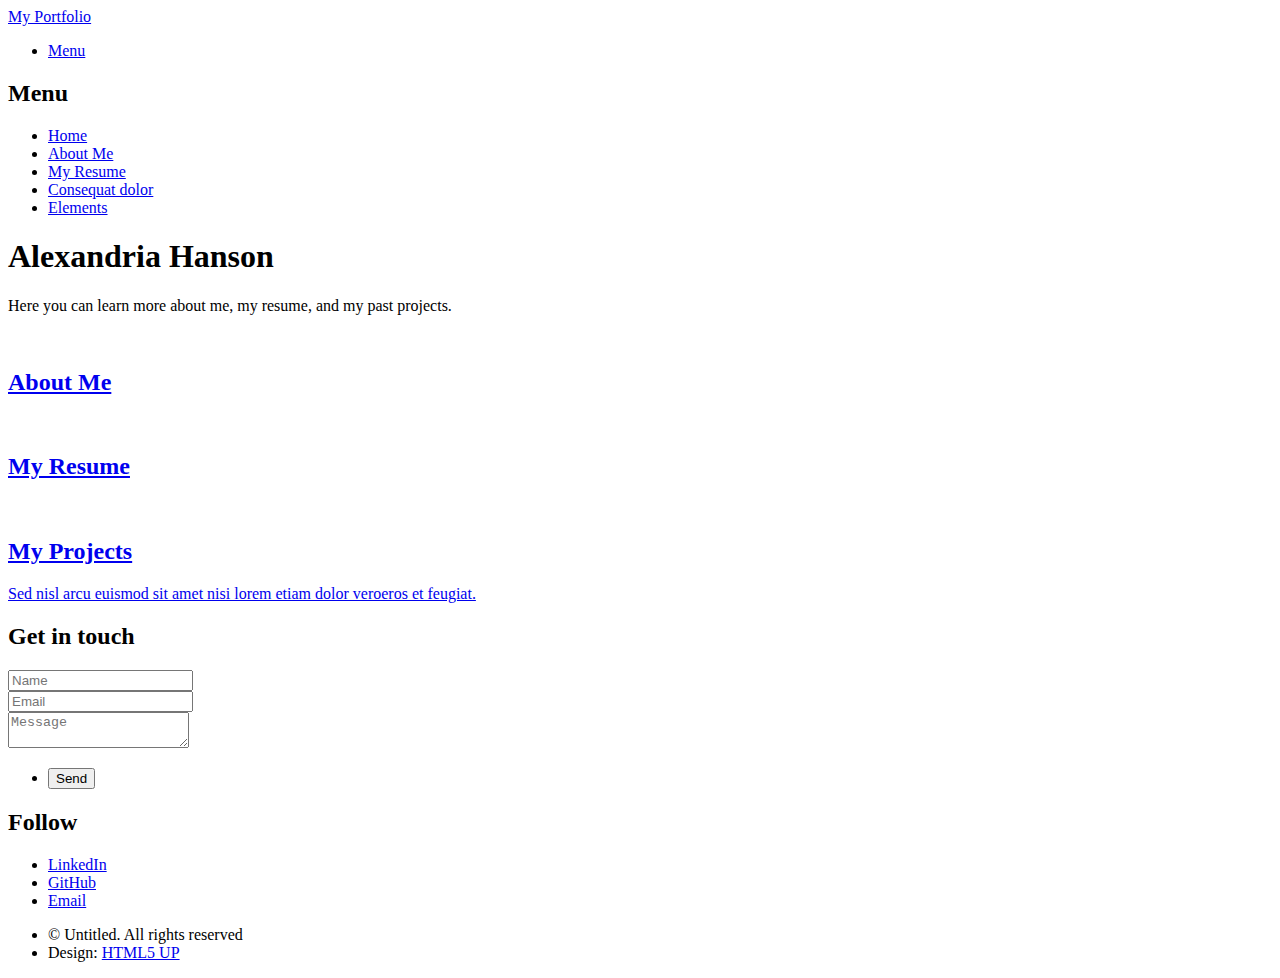
==== index.html @ 03097062 "Add files via upload" ====
<!DOCTYPE HTML>
<!--
	Phantom by HTML5 UP
	html5up.net | @ajlkn
	Free for personal and commercial use under the CCA 3.0 license (html5up.net/license)
-->
<html>
	<head>
		<title>Phantom by HTML5 UP</title>
		<meta charset="utf-8" />
		<meta name="viewport" content="width=device-width, initial-scale=1, user-scalable=no" />
		<link rel="stylesheet" href="assets/css/main.css" />
		<noscript><link rel="stylesheet" href="assets/css/noscript.css" /></noscript>
	</head>
	<body class="is-preload">
		<!-- Wrapper -->
			<div id="wrapper">

				<!-- Header -->
					<header id="header">
						<div class="inner">

							<!-- Logo -->
								<a href="index.html" class="logo">
									<span class="symbol"><img src="images/logo.svg" alt="" /></span><span class="title">My Portfolio</span>
								</a>

							<!-- Nav -->
								<nav>
									<ul>
										<li><a href="#menu">Menu</a></li>
									</ul>
								</nav>

						</div>
					</header>

				<!-- Menu -->
					<nav id="menu">
						<h2>Menu</h2>
						<ul>
							<li><a href="index.html">Home</a></li>
							<li><a href="AboutMe.html">About Me</a></li>
							<li><a href="MyResume.html">My Resume</a></li>
							<li><a href="generic.html">Consequat dolor</a></li>
							<li><a href="elements.html">Elements</a></li>
						</ul>
					</nav>

				<!-- Main -->
					<div id="main">
						<div class="inner">
							<header>
								<h1>Alexandria Hanson</a></h1>
								<p>Here you can learn more about me, my resume, and my past projects.</p>
							</header>
							<section class="tiles">
								<article class="style1">
									<span class="image">
										<img src="images/pic01.jpg" alt="" />
									</span>
									<a href="AboutMe.html">
										<h2>About Me</h2>
										<div class="content">
											<!-- <p>A description comment underneath the "about me" portion on main page.</p> -->
										</div>
									</a>
								</article>
								<article class="style2">
									<span class="image">
										<img src="images/pic02.jpg" alt="" />
									</span>
									<a href="MyResume.html">
										<h2>My Resume</h2>
										<div class="content">
											<!-- <p>A description comment underneath the "about me" portion on main page.</p> -->
										</div>
									</a>
								</article>
								<article class="style3">
									<span class="image">
										<img src="images/pic03.jpg" alt="" />
									</span>
									<a href="MyProjects.html">
										<h2>My Projects</h2>
										<div class="content">
											<p>Sed nisl arcu euismod sit amet nisi lorem etiam dolor veroeros et feugiat.</p>
										</div>
									</a>
								</article>
								<!--
								<article class="style4">
									<span class="image">
										<img src="images/pic04.jpg" alt="" />
									</span>
									<a href="generic.html">
										<h2>Tempus</h2>
										<div class="content">
											<p>Sed nisl arcu euismod sit amet nisi lorem etiam dolor veroeros et feugiat.</p>
										</div>
									</a>
								</article>
								<article class="style5">
									<span class="image">
										<img src="images/pic05.jpg" alt="" />
									</span>
									<a href="generic.html">
										<h2>Aliquam</h2>
										<div class="content">
											<p>Sed nisl arcu euismod sit amet nisi lorem etiam dolor veroeros et feugiat.</p>
										</div>
									</a>
								</article>
								<article class="style6">
									<span class="image">
										<img src="images/pic06.jpg" alt="" />
									</span>
									<a href="generic.html">
										<h2>Veroeros</h2>
										<div class="content">
											<p>Sed nisl arcu euismod sit amet nisi lorem etiam dolor veroeros et feugiat.</p>
										</div>
									</a>
								</article>
								<article class="style2">
									<span class="image">
										<img src="images/pic07.jpg" alt="" />
									</span>
									<a href="generic.html">
										<h2>Ipsum</h2>
										<div class="content">
											<p>Sed nisl arcu euismod sit amet nisi lorem etiam dolor veroeros et feugiat.</p>
										</div>
									</a>
								</article>
								<article class="style3">
									<span class="image">
										<img src="images/pic08.jpg" alt="" />
									</span>
									<a href="generic.html">
										<h2>Dolor</h2>
										<div class="content">
											<p>Sed nisl arcu euismod sit amet nisi lorem etiam dolor veroeros et feugiat.</p>
										</div>
									</a>
								</article>
								<article class="style1">
									<span class="image">
										<img src="images/pic09.jpg" alt="" />
									</span>
									<a href="generic.html">
										<h2>Nullam</h2>
										<div class="content">
											<p>Sed nisl arcu euismod sit amet nisi lorem etiam dolor veroeros et feugiat.</p>
										</div>
									</a>
								</article>
								<article class="style5">
									<span class="image">
										<img src="images/pic10.jpg" alt="" />
									</span>
									<a href="generic.html">
										<h2>Ultricies</h2>
										<div class="content">
											<p>Sed nisl arcu euismod sit amet nisi lorem etiam dolor veroeros et feugiat.</p>
										</div>
									</a>
								</article>
								<article class="style6">
									<span class="image">
										<img src="images/pic11.jpg" alt="" />
									</span>
									<a href="generic.html">
										<h2>Dictum</h2>
										<div class="content">
											<p>Sed nisl arcu euismod sit amet nisi lorem etiam dolor veroeros et feugiat.</p>
										</div>
									</a>
								</article>
								<article class="style4">
									<span class="image">
										<img src="images/pic12.jpg" alt="" />
									</span>
									<a href="generic.html">
										<h2>Pretium</h2>
										<div class="content">
											<p>Sed nisl arcu euismod sit amet nisi lorem etiam dolor veroeros et feugiat.</p>
										</div>
									</a>
								</article>
							-->
							</section>
						</div>
					</div>

				<!-- Footer -->
					<footer id="footer">
						<div class="inner">
							<section>
								<h2>Get in touch</h2>
								<form method="post" action="#">
									<div class="fields">
										<div class="field half">
											<input type="text" name="name" id="name" placeholder="Name" />
										</div>
										<div class="field half">
											<input type="email" name="email" id="email" placeholder="Email" />
										</div>
										<div class="field">
											<textarea name="message" id="message" placeholder="Message"></textarea>
										</div>
									</div>
									<ul class="actions">
										<li><input type="submit" value="Send" class="primary" /></li>
									</ul>
								</form>
							</section>
							<section>
								<h2>Follow</h2>
								<ul class="icons">
									<li><a href="https://www.linkedin.com/in/alexandria-hanson/" class="icon brands style2 fa-linkedin"><span class="label">LinkedIn</span></a></li>
									<li><a href="#" class="icon brands style2 fa-github"><span class="label">GitHub</span></a></li>
									<li><a href="#" class="icon solid style2 fa-envelope"><span class="label">Email</span></a></li>
								</ul>
							</section>
							<ul class="copyright">
								<li>&copy; Untitled. All rights reserved</li><li>Design: <a href="http://html5up.net">HTML5 UP</a></li>
							</ul>
						</div>
					</footer>

			</div>

		<!-- Scripts -->
			<script src="assets/js/jquery.min.js"></script>
			<script src="assets/js/browser.min.js"></script>
			<script src="assets/js/breakpoints.min.js"></script>
			<script src="assets/js/util.js"></script>
			<script src="assets/js/main.js"></script>

	</body>
</html>
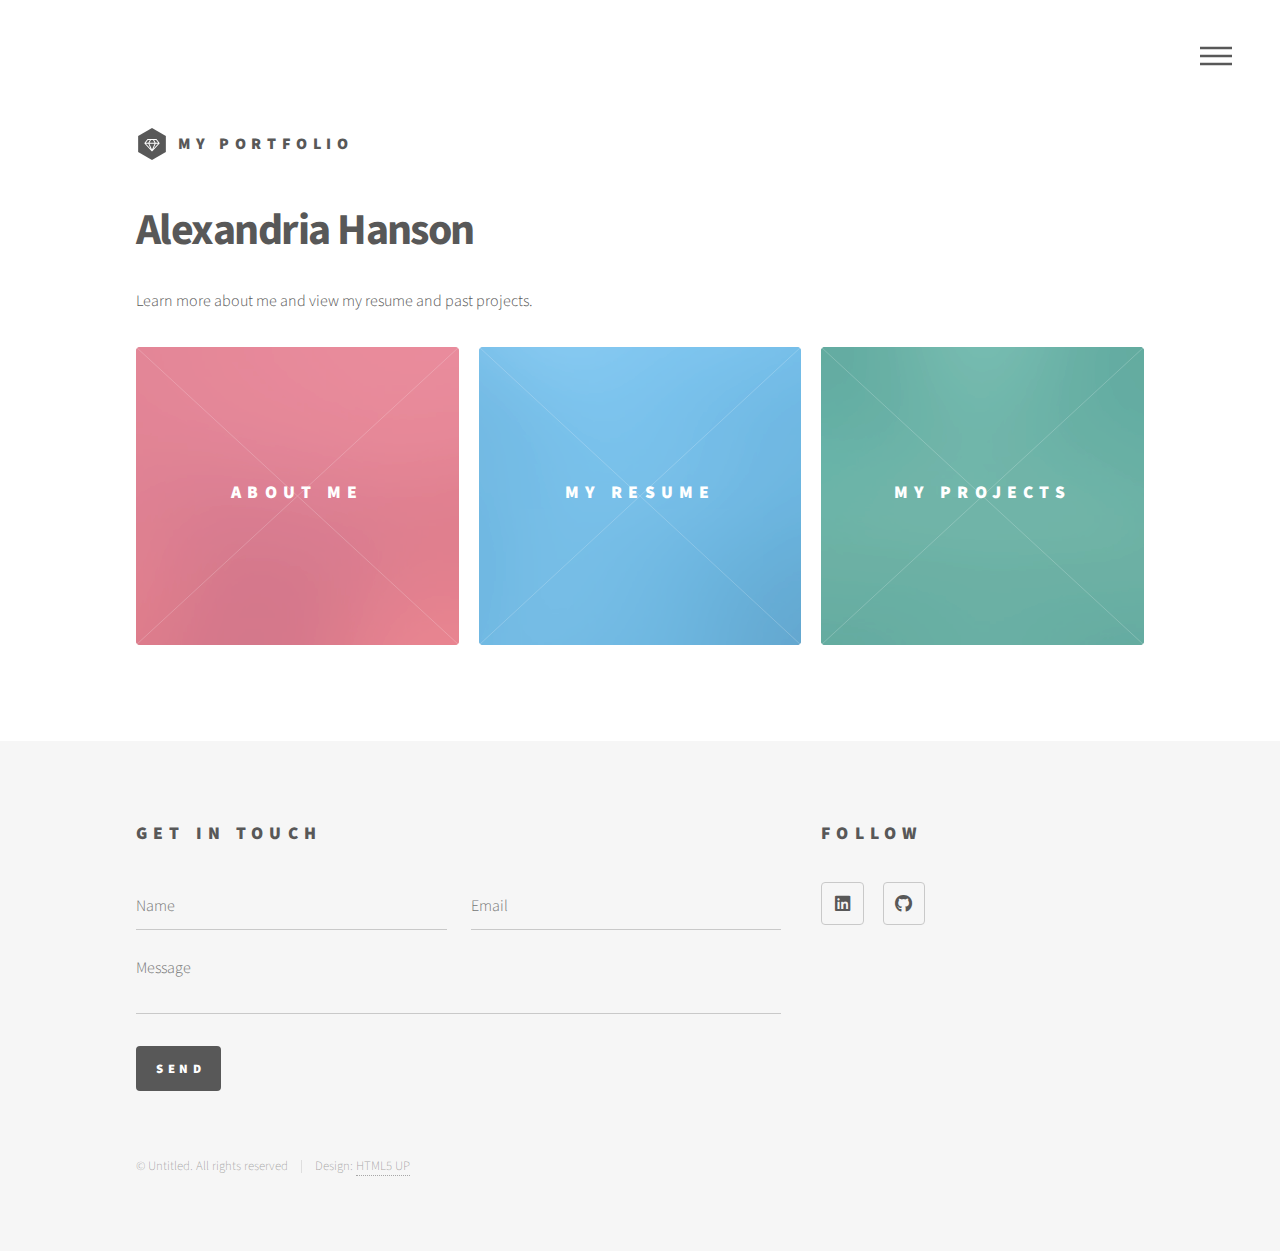
==== commit ea84cd1d: "Add files via upload" ====
--- a/index.html
+++ b/index.html
@@ -6,7 +6,7 @@
 -->
 <html>
 	<head>
-		<title>Phantom by HTML5 UP</title>
+		<title>My Portfolio - Alexandria Hanson</title>
 		<meta charset="utf-8" />
 		<meta name="viewport" content="width=device-width, initial-scale=1, user-scalable=no" />
 		<link rel="stylesheet" href="assets/css/main.css" />
@@ -42,8 +42,8 @@
 							<li><a href="index.html">Home</a></li>
 							<li><a href="AboutMe.html">About Me</a></li>
 							<li><a href="MyResume.html">My Resume</a></li>
-							<li><a href="generic.html">Consequat dolor</a></li>
-							<li><a href="elements.html">Elements</a></li>
+							<li><a href="MyProjects.html">My Projects</a></li>
+							<!-- <li><a href="elements.html">Elements</a></li> -->
 						</ul>
 					</nav>
 
@@ -52,7 +52,7 @@
 						<div class="inner">
 							<header>
 								<h1>Alexandria Hanson</a></h1>
-								<p>Here you can learn more about me, my resume, and my past projects.</p>
+								<p>Learn more about me and view my resume and past projects.</p>
 							</header>
 							<section class="tiles">
 								<article class="style1">
@@ -62,7 +62,7 @@
 									<a href="AboutMe.html">
 										<h2>About Me</h2>
 										<div class="content">
-											<!-- <p>A description comment underneath the "about me" portion on main page.</p> -->
+											<p>Find out more about me.</p>
 										</div>
 									</a>
 								</article>
@@ -73,7 +73,7 @@
 									<a href="MyResume.html">
 										<h2>My Resume</h2>
 										<div class="content">
-											<!-- <p>A description comment underneath the "about me" portion on main page.</p> -->
+											<p>Here, you can find a PDF version of my resume!</p>
 										</div>
 									</a>
 								</article>
@@ -84,7 +84,7 @@
 									<a href="MyProjects.html">
 										<h2>My Projects</h2>
 										<div class="content">
-											<p>Sed nisl arcu euismod sit amet nisi lorem etiam dolor veroeros et feugiat.</p>
+											<p>See a list of visible projects I've worked on.</p>
 										</div>
 									</a>
 								</article>
@@ -220,7 +220,7 @@
 								<ul class="icons">
 									<li><a href="https://www.linkedin.com/in/alexandria-hanson/" class="icon brands style2 fa-linkedin"><span class="label">LinkedIn</span></a></li>
 									<li><a href="#" class="icon brands style2 fa-github"><span class="label">GitHub</span></a></li>
-									<li><a href="#" class="icon solid style2 fa-envelope"><span class="label">Email</span></a></li>
+									<!-- <li><a href="#" class="icon solid style2 fa-envelope"><span class="label">Email</span></a></li> -->
 								</ul>
 							</section>
 							<ul class="copyright">
--- a/assets/css/main.css
+++ b/assets/css/main.css
@@ -0,0 +1,3329 @@
+@import url(fontawesome-all.min.css);
+@import url("https://fonts.googleapis.com/css?family=Source+Sans+Pro:300,700,900");
+
+/*
+	Phantom by HTML5 UP
+	html5up.net | @ajlkn
+	Free for personal and commercial use under the CCA 3.0 license (html5up.net/license)
+*/
+
+html, body, div, span, applet, object,
+iframe, h1, h2, h3, h4, h5, h6, p, blockquote,
+pre, a, abbr, acronym, address, big, cite,
+code, del, dfn, em, img, ins, kbd, q, s, samp,
+small, strike, strong, sub, sup, tt, var, b,
+u, i, center, dl, dt, dd, ol, ul, li, fieldset,
+form, label, legend, table, caption, tbody,
+tfoot, thead, tr, th, td, article, aside,
+canvas, details, embed, figure, figcaption,
+footer, header, hgroup, menu, nav, output, ruby,
+section, summary, time, mark, audio, video {
+	margin: 0;
+	padding: 0;
+	border: 0;
+	font-size: 100%;
+	font: inherit;
+	vertical-align: baseline;}
+
+article, aside, details, figcaption, figure,
+footer, header, hgroup, menu, nav, section {
+	display: block;}
+
+body {
+	line-height: 1;
+}
+
+ol, ul {
+	list-style: none;
+}
+
+blockquote, q {
+	quotes: none;
+}
+
+	blockquote:before, blockquote:after, q:before, q:after {
+		content: '';
+		content: none;
+	}
+
+table {
+	border-collapse: collapse;
+	border-spacing: 0;
+}
+
+body {
+	-webkit-text-size-adjust: none;
+}
+
+mark {
+	background-color: transparent;
+	color: inherit;
+}
+
+input::-moz-focus-inner {
+	border: 0;
+	padding: 0;
+}
+
+input, select, textarea {
+	-moz-appearance: none;
+	-webkit-appearance: none;
+	-ms-appearance: none;
+	appearance: none;
+}
+
+/* Basic */
+
+	@-ms-viewport {
+		width: device-width;
+	}
+
+	body {
+		-ms-overflow-style: scrollbar;
+	}
+
+	@media screen and (max-width: 480px) {
+
+		html, body {
+			min-width: 320px;
+		}
+
+	}
+
+	html {
+		box-sizing: border-box;
+	}
+
+	*, *:before, *:after {
+		box-sizing: inherit;
+	}
+
+	body {
+		background: #ffffff;
+	}
+
+		body.is-preload *, body.is-preload *:before, body.is-preload *:after {
+			-moz-animation: none !important;
+			-webkit-animation: none !important;
+			-ms-animation: none !important;
+			animation: none !important;
+			-moz-transition: none !important;
+			-webkit-transition: none !important;
+			-ms-transition: none !important;
+			transition: none !important;
+		}
+
+/* Type */
+
+	body, input, select, textarea {
+		color: #585858;
+		font-family: "Source Sans Pro", Helvetica, sans-serif;
+		font-size: 16pt;
+		font-weight: 300;
+		line-height: 1.75;
+	}
+
+		@media screen and (max-width: 1680px) {
+
+			body, input, select, textarea {
+				font-size: 14pt;
+			}
+
+		}
+
+		@media screen and (max-width: 1280px) {
+
+			body, input, select, textarea {
+				font-size: 12pt;
+			}
+
+		}
+
+	a {
+		-moz-transition: border-bottom-color 0.2s ease, color 0.2s ease;
+		-webkit-transition: border-bottom-color 0.2s ease, color 0.2s ease;
+		-ms-transition: border-bottom-color 0.2s ease, color 0.2s ease;
+		transition: border-bottom-color 0.2s ease, color 0.2s ease;
+		text-decoration: none;
+		color: #585858;
+		border-bottom: dotted 1px rgba(88, 88, 88, 0.5);
+	}
+
+		a:hover {
+			border-bottom-color: transparent;
+			color: #f2849e !important;
+		}
+
+	strong, b {
+		font-weight: 900;
+	}
+
+	em, i {
+		font-style: italic;
+	}
+
+	p {
+		margin: 0 0 2em 0;
+	}
+
+	h1 {
+		font-size: 2.75em;
+		font-weight: 700;
+		line-height: 1.3;
+		margin: 0 0 1em 0;
+		letter-spacing: -0.035em;
+	}
+
+		h1 a {
+			color: inherit;
+		}
+
+		@media screen and (max-width: 736px) {
+
+			h1 {
+				font-size: 2em;
+				margin: 0 0 1em 0;
+			}
+
+		}
+
+		@media screen and (max-width: 360px) {
+
+			h1 {
+				font-size: 1.75em;
+			}
+
+		}
+
+	h2, h3, h4, h5, h6 {
+		font-weight: 900;
+		line-height: 1.5;
+		margin: 0 0 2em 0;
+		text-transform: uppercase;
+		letter-spacing: 0.35em;
+	}
+
+		h2 a, h3 a, h4 a, h5 a, h6 a {
+			color: inherit;
+		}
+
+	h2 {
+		font-size: 1.1em;
+	}
+
+	h3 {
+		font-size: 1em;
+	}
+
+	h4 {
+		font-size: 0.8em;
+	}
+
+	h5 {
+		font-size: 0.8em;
+	}
+
+	h6 {
+		font-size: 0.8em;
+	}
+
+	@media screen and (max-width: 980px) {
+
+		h1 br, h2 br, h3 br, h4 br, h5 br, h6 br {
+			display: none;
+		}
+
+	}
+
+	@media screen and (max-width: 736px) {
+
+		h2 {
+			font-size: 1em;
+		}
+
+		h3 {
+			font-size: 0.8em;
+		}
+
+	}
+
+	sub {
+		font-size: 0.8em;
+		position: relative;
+		top: 0.5em;
+	}
+
+	sup {
+		font-size: 0.8em;
+		position: relative;
+		top: -0.5em;
+	}
+
+	blockquote {
+		border-left: solid 4px #c9c9c9;
+		font-style: italic;
+		margin: 0 0 2em 0;
+		padding: 0.5em 0 0.5em 2em;
+	}
+
+	code {
+		background: rgba(144, 144, 144, 0.075);
+		border-radius: 4px;
+		border: solid 1px #c9c9c9;
+		font-family: "Courier New", monospace;
+		font-size: 0.9em;
+		margin: 0 0.25em;
+		padding: 0.25em 0.65em;
+	}
+
+	pre {
+		-webkit-overflow-scrolling: touch;
+		font-family: "Courier New", monospace;
+		font-size: 0.9em;
+		margin: 0 0 2em 0;
+	}
+
+		pre code {
+			display: block;
+			line-height: 1.75;
+			padding: 1em 1.5em;
+			overflow-x: auto;
+		}
+
+	hr {
+		border: 0;
+		border-bottom: solid 1px #c9c9c9;
+		margin: 2em 0;
+	}
+
+		hr.major {
+			margin: 3em 0;
+		}
+
+	.align-left {
+		text-align: left;
+	}
+
+	.align-center {
+		text-align: center;
+	}
+
+	.align-right {
+		text-align: right;
+	}
+
+/* Row */
+
+	.row {
+		display: flex;
+		flex-wrap: wrap;
+		box-sizing: border-box;
+		align-items: stretch;
+	}
+
+		.row > * {
+			box-sizing: border-box;
+		}
+
+		.row.gtr-uniform > * > :last-child {
+			margin-bottom: 0;
+		}
+
+		.row.aln-left {
+			justify-content: flex-start;
+		}
+
+		.row.aln-center {
+			justify-content: center;
+		}
+
+		.row.aln-right {
+			justify-content: flex-end;
+		}
+
+		.row.aln-top {
+			align-items: flex-start;
+		}
+
+		.row.aln-middle {
+			align-items: center;
+		}
+
+		.row.aln-bottom {
+			align-items: flex-end;
+		}
+
+		.row > .imp {
+			order: -1;
+		}
+
+		.row > .col-1 {
+			width: 8.33333%;
+		}
+
+		.row > .off-1 {
+			margin-left: 8.33333%;
+		}
+
+		.row > .col-2 {
+			width: 16.66667%;
+		}
+
+		.row > .off-2 {
+			margin-left: 16.66667%;
+		}
+
+		.row > .col-3 {
+			width: 25%;
+		}
+
+		.row > .off-3 {
+			margin-left: 25%;
+		}
+
+		.row > .col-4 {
+			width: 33.33333%;
+		}
+
+		.row > .off-4 {
+			margin-left: 33.33333%;
+		}
+
+		.row > .col-5 {
+			width: 41.66667%;
+		}
+
+		.row > .off-5 {
+			margin-left: 41.66667%;
+		}
+
+		.row > .col-6 {
+			width: 50%;
+		}
+
+		.row > .off-6 {
+			margin-left: 50%;
+		}
+
+		.row > .col-7 {
+			width: 58.33333%;
+		}
+
+		.row > .off-7 {
+			margin-left: 58.33333%;
+		}
+
+		.row > .col-8 {
+			width: 66.66667%;
+		}
+
+		.row > .off-8 {
+			margin-left: 66.66667%;
+		}
+
+		.row > .col-9 {
+			width: 75%;
+		}
+
+		.row > .off-9 {
+			margin-left: 75%;
+		}
+
+		.row > .col-10 {
+			width: 83.33333%;
+		}
+
+		.row > .off-10 {
+			margin-left: 83.33333%;
+		}
+
+		.row > .col-11 {
+			width: 91.66667%;
+		}
+
+		.row > .off-11 {
+			margin-left: 91.66667%;
+		}
+
+		.row > .col-12 {
+			width: 100%;
+		}
+
+		.row > .off-12 {
+			margin-left: 100%;
+		}
+
+		.row.gtr-0 {
+			margin-top: 0;
+			margin-left: 0em;
+		}
+
+			.row.gtr-0 > * {
+				padding: 0 0 0 0em;
+			}
+
+			.row.gtr-0.gtr-uniform {
+				margin-top: 0em;
+			}
+
+				.row.gtr-0.gtr-uniform > * {
+					padding-top: 0em;
+				}
+
+		.row.gtr-25 {
+			margin-top: 0;
+			margin-left: -0.5em;
+		}
+
+			.row.gtr-25 > * {
+				padding: 0 0 0 0.5em;
+			}
+
+			.row.gtr-25.gtr-uniform {
+				margin-top: -0.5em;
+			}
+
+				.row.gtr-25.gtr-uniform > * {
+					padding-top: 0.5em;
+				}
+
+		.row.gtr-50 {
+			margin-top: 0;
+			margin-left: -1em;
+		}
+
+			.row.gtr-50 > * {
+				padding: 0 0 0 1em;
+			}
+
+			.row.gtr-50.gtr-uniform {
+				margin-top: -1em;
+			}
+
+				.row.gtr-50.gtr-uniform > * {
+					padding-top: 1em;
+				}
+
+		.row {
+			margin-top: 0;
+			margin-left: -2em;
+		}
+
+			.row > * {
+				padding: 0 0 0 2em;
+			}
+
+			.row.gtr-uniform {
+				margin-top: -2em;
+			}
+
+				.row.gtr-uniform > * {
+					padding-top: 2em;
+				}
+
+		.row.gtr-150 {
+			margin-top: 0;
+			margin-left: -3em;
+		}
+
+			.row.gtr-150 > * {
+				padding: 0 0 0 3em;
+			}
+
+			.row.gtr-150.gtr-uniform {
+				margin-top: -3em;
+			}
+
+				.row.gtr-150.gtr-uniform > * {
+					padding-top: 3em;
+				}
+
+		.row.gtr-200 {
+			margin-top: 0;
+			margin-left: -4em;
+		}
+
+			.row.gtr-200 > * {
+				padding: 0 0 0 4em;
+			}
+
+			.row.gtr-200.gtr-uniform {
+				margin-top: -4em;
+			}
+
+				.row.gtr-200.gtr-uniform > * {
+					padding-top: 4em;
+				}
+
+		@media screen and (max-width: 1680px) {
+
+			.row {
+				display: flex;
+				flex-wrap: wrap;
+				box-sizing: border-box;
+				align-items: stretch;
+			}
+
+				.row > * {
+					box-sizing: border-box;
+				}
+
+				.row.gtr-uniform > * > :last-child {
+					margin-bottom: 0;
+				}
+
+				.row.aln-left {
+					justify-content: flex-start;
+				}
+
+				.row.aln-center {
+					justify-content: center;
+				}
+
+				.row.aln-right {
+					justify-content: flex-end;
+				}
+
+				.row.aln-top {
+					align-items: flex-start;
+				}
+
+				.row.aln-middle {
+					align-items: center;
+				}
+
+				.row.aln-bottom {
+					align-items: flex-end;
+				}
+
+				.row > .imp-xlarge {
+					order: -1;
+				}
+
+				.row > .col-1-xlarge {
+					width: 8.33333%;
+				}
+
+				.row > .off-1-xlarge {
+					margin-left: 8.33333%;
+				}
+
+				.row > .col-2-xlarge {
+					width: 16.66667%;
+				}
+
+				.row > .off-2-xlarge {
+					margin-left: 16.66667%;
+				}
+
+				.row > .col-3-xlarge {
+					width: 25%;
+				}
+
+				.row > .off-3-xlarge {
+					margin-left: 25%;
+				}
+
+				.row > .col-4-xlarge {
+					width: 33.33333%;
+				}
+
+				.row > .off-4-xlarge {
+					margin-left: 33.33333%;
+				}
+
+				.row > .col-5-xlarge {
+					width: 41.66667%;
+				}
+
+				.row > .off-5-xlarge {
+					margin-left: 41.66667%;
+				}
+
+				.row > .col-6-xlarge {
+					width: 50%;
+				}
+
+				.row > .off-6-xlarge {
+					margin-left: 50%;
+				}
+
+				.row > .col-7-xlarge {
+					width: 58.33333%;
+				}
+
+				.row > .off-7-xlarge {
+					margin-left: 58.33333%;
+				}
+
+				.row > .col-8-xlarge {
+					width: 66.66667%;
+				}
+
+				.row > .off-8-xlarge {
+					margin-left: 66.66667%;
+				}
+
+				.row > .col-9-xlarge {
+					width: 75%;
+				}
+
+				.row > .off-9-xlarge {
+					margin-left: 75%;
+				}
+
+				.row > .col-10-xlarge {
+					width: 83.33333%;
+				}
+
+				.row > .off-10-xlarge {
+					margin-left: 83.33333%;
+				}
+
+				.row > .col-11-xlarge {
+					width: 91.66667%;
+				}
+
+				.row > .off-11-xlarge {
+					margin-left: 91.66667%;
+				}
+
+				.row > .col-12-xlarge {
+					width: 100%;
+				}
+
+				.row > .off-12-xlarge {
+					margin-left: 100%;
+				}
+
+				.row.gtr-0 {
+					margin-top: 0;
+					margin-left: 0em;
+				}
+
+					.row.gtr-0 > * {
+						padding: 0 0 0 0em;
+					}
+
+					.row.gtr-0.gtr-uniform {
+						margin-top: 0em;
+					}
+
+						.row.gtr-0.gtr-uniform > * {
+							padding-top: 0em;
+						}
+
+				.row.gtr-25 {
+					margin-top: 0;
+					margin-left: -0.5em;
+				}
+
+					.row.gtr-25 > * {
+						padding: 0 0 0 0.5em;
+					}
+
+					.row.gtr-25.gtr-uniform {
+						margin-top: -0.5em;
+					}
+
+						.row.gtr-25.gtr-uniform > * {
+							padding-top: 0.5em;
+						}
+
+				.row.gtr-50 {
+					margin-top: 0;
+					margin-left: -1em;
+				}
+
+					.row.gtr-50 > * {
+						padding: 0 0 0 1em;
+					}
+
+					.row.gtr-50.gtr-uniform {
+						margin-top: -1em;
+					}
+
+						.row.gtr-50.gtr-uniform > * {
+							padding-top: 1em;
+						}
+
+				.row {
+					margin-top: 0;
+					margin-left: -2em;
+				}
+
+					.row > * {
+						padding: 0 0 0 2em;
+					}
+
+					.row.gtr-uniform {
+						margin-top: -2em;
+					}
+
+						.row.gtr-uniform > * {
+							padding-top: 2em;
+						}
+
+				.row.gtr-150 {
+					margin-top: 0;
+					margin-left: -3em;
+				}
+
+					.row.gtr-150 > * {
+						padding: 0 0 0 3em;
+					}
+
+					.row.gtr-150.gtr-uniform {
+						margin-top: -3em;
+					}
+
+						.row.gtr-150.gtr-uniform > * {
+							padding-top: 3em;
+						}
+
+				.row.gtr-200 {
+					margin-top: 0;
+					margin-left: -4em;
+				}
+
+					.row.gtr-200 > * {
+						padding: 0 0 0 4em;
+					}
+
+					.row.gtr-200.gtr-uniform {
+						margin-top: -4em;
+					}
+
+						.row.gtr-200.gtr-uniform > * {
+							padding-top: 4em;
+						}
+
+		}
+
+		@media screen and (max-width: 1280px) {
+
+			.row {
+				display: flex;
+				flex-wrap: wrap;
+				box-sizing: border-box;
+				align-items: stretch;
+			}
+
+				.row > * {
+					box-sizing: border-box;
+				}
+
+				.row.gtr-uniform > * > :last-child {
+					margin-bottom: 0;
+				}
+
+				.row.aln-left {
+					justify-content: flex-start;
+				}
+
+				.row.aln-center {
+					justify-content: center;
+				}
+
+				.row.aln-right {
+					justify-content: flex-end;
+				}
+
+				.row.aln-top {
+					align-items: flex-start;
+				}
+
+				.row.aln-middle {
+					align-items: center;
+				}
+
+				.row.aln-bottom {
+					align-items: flex-end;
+				}
+
+				.row > .imp-large {
+					order: -1;
+				}
+
+				.row > .col-1-large {
+					width: 8.33333%;
+				}
+
+				.row > .off-1-large {
+					margin-left: 8.33333%;
+				}
+
+				.row > .col-2-large {
+					width: 16.66667%;
+				}
+
+				.row > .off-2-large {
+					margin-left: 16.66667%;
+				}
+
+				.row > .col-3-large {
+					width: 25%;
+				}
+
+				.row > .off-3-large {
+					margin-left: 25%;
+				}
+
+				.row > .col-4-large {
+					width: 33.33333%;
+				}
+
+				.row > .off-4-large {
+					margin-left: 33.33333%;
+				}
+
+				.row > .col-5-large {
+					width: 41.66667%;
+				}
+
+				.row > .off-5-large {
+					margin-left: 41.66667%;
+				}
+
+				.row > .col-6-large {
+					width: 50%;
+				}
+
+				.row > .off-6-large {
+					margin-left: 50%;
+				}
+
+				.row > .col-7-large {
+					width: 58.33333%;
+				}
+
+				.row > .off-7-large {
+					margin-left: 58.33333%;
+				}
+
+				.row > .col-8-large {
+					width: 66.66667%;
+				}
+
+				.row > .off-8-large {
+					margin-left: 66.66667%;
+				}
+
+				.row > .col-9-large {
+					width: 75%;
+				}
+
+				.row > .off-9-large {
+					margin-left: 75%;
+				}
+
+				.row > .col-10-large {
+					width: 83.33333%;
+				}
+
+				.row > .off-10-large {
+					margin-left: 83.33333%;
+				}
+
+				.row > .col-11-large {
+					width: 91.66667%;
+				}
+
+				.row > .off-11-large {
+					margin-left: 91.66667%;
+				}
+
+				.row > .col-12-large {
+					width: 100%;
+				}
+
+				.row > .off-12-large {
+					margin-left: 100%;
+				}
+
+				.row.gtr-0 {
+					margin-top: 0;
+					margin-left: 0em;
+				}
+
+					.row.gtr-0 > * {
+						padding: 0 0 0 0em;
+					}
+
+					.row.gtr-0.gtr-uniform {
+						margin-top: 0em;
+					}
+
+						.row.gtr-0.gtr-uniform > * {
+							padding-top: 0em;
+						}
+
+				.row.gtr-25 {
+					margin-top: 0;
+					margin-left: -0.5em;
+				}
+
+					.row.gtr-25 > * {
+						padding: 0 0 0 0.5em;
+					}
+
+					.row.gtr-25.gtr-uniform {
+						margin-top: -0.5em;
+					}
+
+						.row.gtr-25.gtr-uniform > * {
+							padding-top: 0.5em;
+						}
+
+				.row.gtr-50 {
+					margin-top: 0;
+					margin-left: -1em;
+				}
+
+					.row.gtr-50 > * {
+						padding: 0 0 0 1em;
+					}
+
+					.row.gtr-50.gtr-uniform {
+						margin-top: -1em;
+					}
+
+						.row.gtr-50.gtr-uniform > * {
+							padding-top: 1em;
+						}
+
+				.row {
+					margin-top: 0;
+					margin-left: -2em;
+				}
+
+					.row > * {
+						padding: 0 0 0 2em;
+					}
+
+					.row.gtr-uniform {
+						margin-top: -2em;
+					}
+
+						.row.gtr-uniform > * {
+							padding-top: 2em;
+						}
+
+				.row.gtr-150 {
+					margin-top: 0;
+					margin-left: -3em;
+				}
+
+					.row.gtr-150 > * {
+						padding: 0 0 0 3em;
+					}
+
+					.row.gtr-150.gtr-uniform {
+						margin-top: -3em;
+					}
+
+						.row.gtr-150.gtr-uniform > * {
+							padding-top: 3em;
+						}
+
+				.row.gtr-200 {
+					margin-top: 0;
+					margin-left: -4em;
+				}
+
+					.row.gtr-200 > * {
+						padding: 0 0 0 4em;
+					}
+
+					.row.gtr-200.gtr-uniform {
+						margin-top: -4em;
+					}
+
+						.row.gtr-200.gtr-uniform > * {
+							padding-top: 4em;
+						}
+
+		}
+
+		@media screen and (max-width: 980px) {
+
+			.row {
+				display: flex;
+				flex-wrap: wrap;
+				box-sizing: border-box;
+				align-items: stretch;
+			}
+
+				.row > * {
+					box-sizing: border-box;
+				}
+
+				.row.gtr-uniform > * > :last-child {
+					margin-bottom: 0;
+				}
+
+				.row.aln-left {
+					justify-content: flex-start;
+				}
+
+				.row.aln-center {
+					justify-content: center;
+				}
+
+				.row.aln-right {
+					justify-content: flex-end;
+				}
+
+				.row.aln-top {
+					align-items: flex-start;
+				}
+
+				.row.aln-middle {
+					align-items: center;
+				}
+
+				.row.aln-bottom {
+					align-items: flex-end;
+				}
+
+				.row > .imp-medium {
+					order: -1;
+				}
+
+				.row > .col-1-medium {
+					width: 8.33333%;
+				}
+
+				.row > .off-1-medium {
+					margin-left: 8.33333%;
+				}
+
+				.row > .col-2-medium {
+					width: 16.66667%;
+				}
+
+				.row > .off-2-medium {
+					margin-left: 16.66667%;
+				}
+
+				.row > .col-3-medium {
+					width: 25%;
+				}
+
+				.row > .off-3-medium {
+					margin-left: 25%;
+				}
+
+				.row > .col-4-medium {
+					width: 33.33333%;
+				}
+
+				.row > .off-4-medium {
+					margin-left: 33.33333%;
+				}
+
+				.row > .col-5-medium {
+					width: 41.66667%;
+				}
+
+				.row > .off-5-medium {
+					margin-left: 41.66667%;
+				}
+
+				.row > .col-6-medium {
+					width: 50%;
+				}
+
+				.row > .off-6-medium {
+					margin-left: 50%;
+				}
+
+				.row > .col-7-medium {
+					width: 58.33333%;
+				}
+
+				.row > .off-7-medium {
+					margin-left: 58.33333%;
+				}
+
+				.row > .col-8-medium {
+					width: 66.66667%;
+				}
+
+				.row > .off-8-medium {
+					margin-left: 66.66667%;
+				}
+
+				.row > .col-9-medium {
+					width: 75%;
+				}
+
+				.row > .off-9-medium {
+					margin-left: 75%;
+				}
+
+				.row > .col-10-medium {
+					width: 83.33333%;
+				}
+
+				.row > .off-10-medium {
+					margin-left: 83.33333%;
+				}
+
+				.row > .col-11-medium {
+					width: 91.66667%;
+				}
+
+				.row > .off-11-medium {
+					margin-left: 91.66667%;
+				}
+
+				.row > .col-12-medium {
+					width: 100%;
+				}
+
+				.row > .off-12-medium {
+					margin-left: 100%;
+				}
+
+				.row.gtr-0 {
+					margin-top: 0;
+					margin-left: 0em;
+				}
+
+					.row.gtr-0 > * {
+						padding: 0 0 0 0em;
+					}
+
+					.row.gtr-0.gtr-uniform {
+						margin-top: 0em;
+					}
+
+						.row.gtr-0.gtr-uniform > * {
+							padding-top: 0em;
+						}
+
+				.row.gtr-25 {
+					margin-top: 0;
+					margin-left: -0.375em;
+				}
+
+					.row.gtr-25 > * {
+						padding: 0 0 0 0.375em;
+					}
+
+					.row.gtr-25.gtr-uniform {
+						margin-top: -0.375em;
+					}
+
+						.row.gtr-25.gtr-uniform > * {
+							padding-top: 0.375em;
+						}
+
+				.row.gtr-50 {
+					margin-top: 0;
+					margin-left: -0.75em;
+				}
+
+					.row.gtr-50 > * {
+						padding: 0 0 0 0.75em;
+					}
+
+					.row.gtr-50.gtr-uniform {
+						margin-top: -0.75em;
+					}
+
+						.row.gtr-50.gtr-uniform > * {
+							padding-top: 0.75em;
+						}
+
+				.row {
+					margin-top: 0;
+					margin-left: -1.5em;
+				}
+
+					.row > * {
+						padding: 0 0 0 1.5em;
+					}
+
+					.row.gtr-uniform {
+						margin-top: -1.5em;
+					}
+
+						.row.gtr-uniform > * {
+							padding-top: 1.5em;
+						}
+
+				.row.gtr-150 {
+					margin-top: 0;
+					margin-left: -2.25em;
+				}
+
+					.row.gtr-150 > * {
+						padding: 0 0 0 2.25em;
+					}
+
+					.row.gtr-150.gtr-uniform {
+						margin-top: -2.25em;
+					}
+
+						.row.gtr-150.gtr-uniform > * {
+							padding-top: 2.25em;
+						}
+
+				.row.gtr-200 {
+					margin-top: 0;
+					margin-left: -3em;
+				}
+
+					.row.gtr-200 > * {
+						padding: 0 0 0 3em;
+					}
+
+					.row.gtr-200.gtr-uniform {
+						margin-top: -3em;
+					}
+
+						.row.gtr-200.gtr-uniform > * {
+							padding-top: 3em;
+						}
+
+		}
+
+		@media screen and (max-width: 736px) {
+
+			.row {
+				display: flex;
+				flex-wrap: wrap;
+				box-sizing: border-box;
+				align-items: stretch;
+			}
+
+				.row > * {
+					box-sizing: border-box;
+				}
+
+				.row.gtr-uniform > * > :last-child {
+					margin-bottom: 0;
+				}
+
+				.row.aln-left {
+					justify-content: flex-start;
+				}
+
+				.row.aln-center {
+					justify-content: center;
+				}
+
+				.row.aln-right {
+					justify-content: flex-end;
+				}
+
+				.row.aln-top {
+					align-items: flex-start;
+				}
+
+				.row.aln-middle {
+					align-items: center;
+				}
+
+				.row.aln-bottom {
+					align-items: flex-end;
+				}
+
+				.row > .imp-small {
+					order: -1;
+				}
+
+				.row > .col-1-small {
+					width: 8.33333%;
+				}
+
+				.row > .off-1-small {
+					margin-left: 8.33333%;
+				}
+
+				.row > .col-2-small {
+					width: 16.66667%;
+				}
+
+				.row > .off-2-small {
+					margin-left: 16.66667%;
+				}
+
+				.row > .col-3-small {
+					width: 25%;
+				}
+
+				.row > .off-3-small {
+					margin-left: 25%;
+				}
+
+				.row > .col-4-small {
+					width: 33.33333%;
+				}
+
+				.row > .off-4-small {
+					margin-left: 33.33333%;
+				}
+
+				.row > .col-5-small {
+					width: 41.66667%;
+				}
+
+				.row > .off-5-small {
+					margin-left: 41.66667%;
+				}
+
+				.row > .col-6-small {
+					width: 50%;
+				}
+
+				.row > .off-6-small {
+					margin-left: 50%;
+				}
+
+				.row > .col-7-small {
+					width: 58.33333%;
+				}
+
+				.row > .off-7-small {
+					margin-left: 58.33333%;
+				}
+
+				.row > .col-8-small {
+					width: 66.66667%;
+				}
+
+				.row > .off-8-small {
+					margin-left: 66.66667%;
+				}
+
+				.row > .col-9-small {
+					width: 75%;
+				}
+
+				.row > .off-9-small {
+					margin-left: 75%;
+				}
+
+				.row > .col-10-small {
+					width: 83.33333%;
+				}
+
+				.row > .off-10-small {
+					margin-left: 83.33333%;
+				}
+
+				.row > .col-11-small {
+					width: 91.66667%;
+				}
+
+				.row > .off-11-small {
+					margin-left: 91.66667%;
+				}
+
+				.row > .col-12-small {
+					width: 100%;
+				}
+
+				.row > .off-12-small {
+					margin-left: 100%;
+				}
+
+				.row.gtr-0 {
+					margin-top: 0;
+					margin-left: 0em;
+				}
+
+					.row.gtr-0 > * {
+						padding: 0 0 0 0em;
+					}
+
+					.row.gtr-0.gtr-uniform {
+						margin-top: 0em;
+					}
+
+						.row.gtr-0.gtr-uniform > * {
+							padding-top: 0em;
+						}
+
+				.row.gtr-25 {
+					margin-top: 0;
+					margin-left: -0.25em;
+				}
+
+					.row.gtr-25 > * {
+						padding: 0 0 0 0.25em;
+					}
+
+					.row.gtr-25.gtr-uniform {
+						margin-top: -0.25em;
+					}
+
+						.row.gtr-25.gtr-uniform > * {
+							padding-top: 0.25em;
+						}
+
+				.row.gtr-50 {
+					margin-top: 0;
+					margin-left: -0.5em;
+				}
+
+					.row.gtr-50 > * {
+						padding: 0 0 0 0.5em;
+					}
+
+					.row.gtr-50.gtr-uniform {
+						margin-top: -0.5em;
+					}
+
+						.row.gtr-50.gtr-uniform > * {
+							padding-top: 0.5em;
+						}
+
+				.row {
+					margin-top: 0;
+					margin-left: -1em;
+				}
+
+					.row > * {
+						padding: 0 0 0 1em;
+					}
+
+					.row.gtr-uniform {
+						margin-top: -1em;
+					}
+
+						.row.gtr-uniform > * {
+							padding-top: 1em;
+						}
+
+				.row.gtr-150 {
+					margin-top: 0;
+					margin-left: -1.5em;
+				}
+
+					.row.gtr-150 > * {
+						padding: 0 0 0 1.5em;
+					}
+
+					.row.gtr-150.gtr-uniform {
+						margin-top: -1.5em;
+					}
+
+						.row.gtr-150.gtr-uniform > * {
+							padding-top: 1.5em;
+						}
+
+				.row.gtr-200 {
+					margin-top: 0;
+					margin-left: -2em;
+				}
+
+					.row.gtr-200 > * {
+						padding: 0 0 0 2em;
+					}
+
+					.row.gtr-200.gtr-uniform {
+						margin-top: -2em;
+					}
+
+						.row.gtr-200.gtr-uniform > * {
+							padding-top: 2em;
+						}
+
+		}
+
+		@media screen and (max-width: 480px) {
+
+			.row {
+				display: flex;
+				flex-wrap: wrap;
+				box-sizing: border-box;
+				align-items: stretch;
+			}
+
+				.row > * {
+					box-sizing: border-box;
+				}
+
+				.row.gtr-uniform > * > :last-child {
+					margin-bottom: 0;
+				}
+
+				.row.aln-left {
+					justify-content: flex-start;
+				}
+
+				.row.aln-center {
+					justify-content: center;
+				}
+
+				.row.aln-right {
+					justify-content: flex-end;
+				}
+
+				.row.aln-top {
+					align-items: flex-start;
+				}
+
+				.row.aln-middle {
+					align-items: center;
+				}
+
+				.row.aln-bottom {
+					align-items: flex-end;
+				}
+
+				.row > .imp-xsmall {
+					order: -1;
+				}
+
+				.row > .col-1-xsmall {
+					width: 8.33333%;
+				}
+
+				.row > .off-1-xsmall {
+					margin-left: 8.33333%;
+				}
+
+				.row > .col-2-xsmall {
+					width: 16.66667%;
+				}
+
+				.row > .off-2-xsmall {
+					margin-left: 16.66667%;
+				}
+
+				.row > .col-3-xsmall {
+					width: 25%;
+				}
+
+				.row > .off-3-xsmall {
+					margin-left: 25%;
+				}
+
+				.row > .col-4-xsmall {
+					width: 33.33333%;
+				}
+
+				.row > .off-4-xsmall {
+					margin-left: 33.33333%;
+				}
+
+				.row > .col-5-xsmall {
+					width: 41.66667%;
+				}
+
+				.row > .off-5-xsmall {
+					margin-left: 41.66667%;
+				}
+
+				.row > .col-6-xsmall {
+					width: 50%;
+				}
+
+				.row > .off-6-xsmall {
+					margin-left: 50%;
+				}
+
+				.row > .col-7-xsmall {
+					width: 58.33333%;
+				}
+
+				.row > .off-7-xsmall {
+					margin-left: 58.33333%;
+				}
+
+				.row > .col-8-xsmall {
+					width: 66.66667%;
+				}
+
+				.row > .off-8-xsmall {
+					margin-left: 66.66667%;
+				}
+
+				.row > .col-9-xsmall {
+					width: 75%;
+				}
+
+				.row > .off-9-xsmall {
+					margin-left: 75%;
+				}
+
+				.row > .col-10-xsmall {
+					width: 83.33333%;
+				}
+
+				.row > .off-10-xsmall {
+					margin-left: 83.33333%;
+				}
+
+				.row > .col-11-xsmall {
+					width: 91.66667%;
+				}
+
+				.row > .off-11-xsmall {
+					margin-left: 91.66667%;
+				}
+
+				.row > .col-12-xsmall {
+					width: 100%;
+				}
+
+				.row > .off-12-xsmall {
+					margin-left: 100%;
+				}
+
+				.row.gtr-0 {
+					margin-top: 0;
+					margin-left: 0em;
+				}
+
+					.row.gtr-0 > * {
+						padding: 0 0 0 0em;
+					}
+
+					.row.gtr-0.gtr-uniform {
+						margin-top: 0em;
+					}
+
+						.row.gtr-0.gtr-uniform > * {
+							padding-top: 0em;
+						}
+
+				.row.gtr-25 {
+					margin-top: 0;
+					margin-left: -0.25em;
+				}
+
+					.row.gtr-25 > * {
+						padding: 0 0 0 0.25em;
+					}
+
+					.row.gtr-25.gtr-uniform {
+						margin-top: -0.25em;
+					}
+
+						.row.gtr-25.gtr-uniform > * {
+							padding-top: 0.25em;
+						}
+
+				.row.gtr-50 {
+					margin-top: 0;
+					margin-left: -0.5em;
+				}
+
+					.row.gtr-50 > * {
+						padding: 0 0 0 0.5em;
+					}
+
+					.row.gtr-50.gtr-uniform {
+						margin-top: -0.5em;
+					}
+
+						.row.gtr-50.gtr-uniform > * {
+							padding-top: 0.5em;
+						}
+
+				.row {
+					margin-top: 0;
+					margin-left: -1em;
+				}
+
+					.row > * {
+						padding: 0 0 0 1em;
+					}
+
+					.row.gtr-uniform {
+						margin-top: -1em;
+					}
+
+						.row.gtr-uniform > * {
+							padding-top: 1em;
+						}
+
+				.row.gtr-150 {
+					margin-top: 0;
+					margin-left: -1.5em;
+				}
+
+					.row.gtr-150 > * {
+						padding: 0 0 0 1.5em;
+					}
+
+					.row.gtr-150.gtr-uniform {
+						margin-top: -1.5em;
+					}
+
+						.row.gtr-150.gtr-uniform > * {
+							padding-top: 1.5em;
+						}
+
+				.row.gtr-200 {
+					margin-top: 0;
+					margin-left: -2em;
+				}
+
+					.row.gtr-200 > * {
+						padding: 0 0 0 2em;
+					}
+
+					.row.gtr-200.gtr-uniform {
+						margin-top: -2em;
+					}
+
+						.row.gtr-200.gtr-uniform > * {
+							padding-top: 2em;
+						}
+
+		}
+
+/* Section/Article */
+
+	section.special, article.special {
+		text-align: center;
+	}
+
+	header p {
+		margin-top: -1em;
+	}
+
+	@media screen and (max-width: 736px) {
+
+		header p {
+			margin-top: 0;
+		}
+
+	}
+
+/* Icon */
+
+	.icon {
+		text-decoration: none;
+		border-bottom: none;
+		position: relative;
+	}
+
+		.icon:before {
+			-moz-osx-font-smoothing: grayscale;
+			-webkit-font-smoothing: antialiased;
+			display: inline-block;
+			font-style: normal;
+			font-variant: normal;
+			text-rendering: auto;
+			line-height: 1;
+			text-transform: none !important;
+			font-family: 'Font Awesome 5 Free';
+			font-weight: 400;
+		}
+
+		.icon > .label {
+			display: none;
+		}
+
+		.icon:before {
+			line-height: inherit;
+		}
+
+		.icon.solid:before {
+			font-weight: 900;
+		}
+
+		.icon.brands:before {
+			font-family: 'Font Awesome 5 Brands';
+		}
+
+		.icon.style2 {
+			-moz-transition: background-color 0.2s ease-in-out, color 0.2s ease-in-out, border-color 0.2s ease-in-out;
+			-webkit-transition: background-color 0.2s ease-in-out, color 0.2s ease-in-out, border-color 0.2s ease-in-out;
+			-ms-transition: background-color 0.2s ease-in-out, color 0.2s ease-in-out, border-color 0.2s ease-in-out;
+			transition: background-color 0.2s ease-in-out, color 0.2s ease-in-out, border-color 0.2s ease-in-out;
+			background-color: transparent;
+			border: solid 1px #c9c9c9;
+			border-radius: 4px;
+			width: 2.65em;
+			height: 2.65em;
+			display: inline-block;
+			text-align: center;
+			line-height: 2.65em;
+			color: inherit;
+		}
+
+			.icon.style2:before {
+				font-size: 1.1em;
+			}
+
+			.icon.style2:hover {
+				color: #f2849e;
+				border-color: #f2849e;
+			}
+
+			.icon.style2:active {
+				background-color: rgba(242, 132, 158, 0.1);
+			}
+
+/* List */
+
+	ol {
+		list-style: decimal;
+		margin: 0 0 2em 0;
+		padding-left: 1.25em;
+	}
+
+		ol li {
+			padding-left: 0.25em;
+		}
+
+	ul {
+		list-style: disc;
+		margin: 0 0 2em 0;
+		padding-left: 1em;
+	}
+
+		ul li {
+			padding-left: 0.5em;
+		}
+
+		ul.alt {
+			list-style: none;
+			padding-left: 0;
+		}
+
+			ul.alt li {
+				border-top: solid 1px #c9c9c9;
+				padding: 0.5em 0;
+			}
+
+				ul.alt li:first-child {
+					border-top: 0;
+					padding-top: 0;
+				}
+
+	dl {
+		margin: 0 0 2em 0;
+	}
+
+		dl dt {
+			display: block;
+			font-weight: 900;
+			margin: 0 0 1em 0;
+		}
+
+		dl dd {
+			margin-left: 2em;
+		}
+
+/* Actions */
+
+	ul.actions {
+		display: -moz-flex;
+		display: -webkit-flex;
+		display: -ms-flex;
+		display: flex;
+		cursor: default;
+		list-style: none;
+		margin-left: -1em;
+		padding-left: 0;
+	}
+
+		ul.actions li {
+			padding: 0 0 0 1em;
+			vertical-align: middle;
+		}
+
+		ul.actions.special {
+			-moz-justify-content: center;
+			-webkit-justify-content: center;
+			-ms-justify-content: center;
+			justify-content: center;
+			width: 100%;
+			margin-left: 0;
+		}
+
+			ul.actions.special li:first-child {
+				padding-left: 0;
+			}
+
+		ul.actions.stacked {
+			-moz-flex-direction: column;
+			-webkit-flex-direction: column;
+			-ms-flex-direction: column;
+			flex-direction: column;
+			margin-left: 0;
+		}
+
+			ul.actions.stacked li {
+				padding: 1.3em 0 0 0;
+			}
+
+				ul.actions.stacked li:first-child {
+					padding-top: 0;
+				}
+
+		ul.actions.fit {
+			width: calc(100% + 1em);
+		}
+
+			ul.actions.fit li {
+				-moz-flex-grow: 1;
+				-webkit-flex-grow: 1;
+				-ms-flex-grow: 1;
+				flex-grow: 1;
+				-moz-flex-shrink: 1;
+				-webkit-flex-shrink: 1;
+				-ms-flex-shrink: 1;
+				flex-shrink: 1;
+				width: 100%;
+			}
+
+				ul.actions.fit li > * {
+					width: 100%;
+				}
+
+			ul.actions.fit.stacked {
+				width: 100%;
+			}
+
+		@media screen and (max-width: 480px) {
+
+			ul.actions:not(.fixed) {
+				-moz-flex-direction: column;
+				-webkit-flex-direction: column;
+				-ms-flex-direction: column;
+				flex-direction: column;
+				margin-left: 0;
+				width: 100% !important;
+			}
+
+				ul.actions:not(.fixed) li {
+					-moz-flex-grow: 1;
+					-webkit-flex-grow: 1;
+					-ms-flex-grow: 1;
+					flex-grow: 1;
+					-moz-flex-shrink: 1;
+					-webkit-flex-shrink: 1;
+					-ms-flex-shrink: 1;
+					flex-shrink: 1;
+					padding: 1em 0 0 0;
+					text-align: center;
+					width: 100%;
+				}
+
+					ul.actions:not(.fixed) li > * {
+						width: 100%;
+					}
+
+					ul.actions:not(.fixed) li:first-child {
+						padding-top: 0;
+					}
+
+					ul.actions:not(.fixed) li input[type="submit"],
+					ul.actions:not(.fixed) li input[type="reset"],
+					ul.actions:not(.fixed) li input[type="button"],
+					ul.actions:not(.fixed) li button,
+					ul.actions:not(.fixed) li .button {
+						width: 100%;
+					}
+
+						ul.actions:not(.fixed) li input[type="submit"].icon:before,
+						ul.actions:not(.fixed) li input[type="reset"].icon:before,
+						ul.actions:not(.fixed) li input[type="button"].icon:before,
+						ul.actions:not(.fixed) li button.icon:before,
+						ul.actions:not(.fixed) li .button.icon:before {
+							margin-left: -0.5rem;
+						}
+
+		}
+
+/* Icons */
+
+	ul.icons {
+		cursor: default;
+		list-style: none;
+		padding-left: 0;
+		margin: -1em 0 2em -1em;
+	}
+
+		ul.icons li {
+			display: inline-block;
+			padding: 1em 0 0 1em;
+		}
+
+/* Form */
+
+	form {
+		margin: 0 0 2em 0;
+		overflow-x: hidden;
+	}
+
+		form > :last-child {
+			margin-bottom: 0;
+		}
+
+		form > .fields {
+			display: -moz-flex;
+			display: -webkit-flex;
+			display: -ms-flex;
+			display: flex;
+			-moz-flex-wrap: wrap;
+			-webkit-flex-wrap: wrap;
+			-ms-flex-wrap: wrap;
+			flex-wrap: wrap;
+			width: calc(100% + 3em);
+			margin: -1.5em 0 2em -1.5em;
+		}
+
+			form > .fields > .field {
+				-moz-flex-grow: 0;
+				-webkit-flex-grow: 0;
+				-ms-flex-grow: 0;
+				flex-grow: 0;
+				-moz-flex-shrink: 0;
+				-webkit-flex-shrink: 0;
+				-ms-flex-shrink: 0;
+				flex-shrink: 0;
+				padding: 1.5em 0 0 1.5em;
+				width: calc(100% - 1.5em);
+			}
+
+				form > .fields > .field.half {
+					width: calc(50% - 0.75em);
+				}
+
+				form > .fields > .field.third {
+					width: calc(100%/3 - 0.5em);
+				}
+
+				form > .fields > .field.quarter {
+					width: calc(25% - 0.375em);
+				}
+
+		@media screen and (max-width: 480px) {
+
+			form > .fields {
+				width: calc(100% + 3em);
+				margin: -1.5em 0 2em -1.5em;
+			}
+
+				form > .fields > .field {
+					padding: 1.5em 0 0 1.5em;
+					width: calc(100% - 1.5em);
+				}
+
+					form > .fields > .field.half {
+						width: calc(100% - 1.5em);
+					}
+
+					form > .fields > .field.third {
+						width: calc(100% - 1.5em);
+					}
+
+					form > .fields > .field.quarter {
+						width: calc(100% - 1.5em);
+					}
+
+		}
+
+	label {
+		display: block;
+		font-size: 0.9em;
+		font-weight: 900;
+		margin: 0 0 1em 0;
+	}
+
+	input[type="text"],
+	input[type="password"],
+	input[type="email"],
+	input[type="tel"],
+	select,
+	textarea {
+		-moz-appearance: none;
+		-webkit-appearance: none;
+		-ms-appearance: none;
+		appearance: none;
+		background-color: transparent;
+		border: none;
+		border-radius: 0;
+		border-bottom: solid 1px #c9c9c9;
+		color: inherit;
+		display: block;
+		outline: 0;
+		padding: 0;
+		text-decoration: none;
+		width: 100%;
+	}
+
+		input[type="text"]:invalid,
+		input[type="password"]:invalid,
+		input[type="email"]:invalid,
+		input[type="tel"]:invalid,
+		select:invalid,
+		textarea:invalid {
+			box-shadow: none;
+		}
+
+		input[type="text"]:focus,
+		input[type="password"]:focus,
+		input[type="email"]:focus,
+		input[type="tel"]:focus,
+		select:focus,
+		textarea:focus {
+			border-bottom-color: #f2849e;
+			box-shadow: inset 0 -1px 0 0 #f2849e;
+		}
+
+	select {
+		background-image: url("data:image/svg+xml;charset=utf8,%3Csvg xmlns='http://www.w3.org/2000/svg' width='40' height='40' preserveAspectRatio='none' viewBox='0 0 40 40'%3E%3Cpath d='M9.4,12.3l10.4,10.4l10.4-10.4c0.2-0.2,0.5-0.4,0.9-0.4c0.3,0,0.6,0.1,0.9,0.4l3.3,3.3c0.2,0.2,0.4,0.5,0.4,0.9 c0,0.4-0.1,0.6-0.4,0.9L20.7,31.9c-0.2,0.2-0.5,0.4-0.9,0.4c-0.3,0-0.6-0.1-0.9-0.4L4.3,17.3c-0.2-0.2-0.4-0.5-0.4-0.9 c0-0.4,0.1-0.6,0.4-0.9l3.3-3.3c0.2-0.2,0.5-0.4,0.9-0.4S9.1,12.1,9.4,12.3z' fill='%23c9c9c9' /%3E%3C/svg%3E");
+		background-size: 1.25rem;
+		background-repeat: no-repeat;
+		background-position: calc(100% - 1rem) center;
+		height: 3em;
+		padding-right: 3em;
+		text-overflow: ellipsis;
+	}
+
+		select option {
+			background: #ffffff;
+		}
+
+		select:focus::-ms-value {
+			background-color: transparent;
+		}
+
+		select::-ms-expand {
+			display: none;
+		}
+
+	input[type="text"],
+	input[type="password"],
+	input[type="email"],
+	select {
+		height: 3em;
+	}
+
+	textarea {
+		padding: 0;
+		min-height: 3.75em;
+	}
+
+	input[type="checkbox"],
+	input[type="radio"] {
+		-moz-appearance: none;
+		-webkit-appearance: none;
+		-ms-appearance: none;
+		appearance: none;
+		display: block;
+		float: left;
+		margin-right: -2em;
+		opacity: 0;
+		width: 1em;
+		z-index: -1;
+	}
+
+		input[type="checkbox"] + label,
+		input[type="radio"] + label {
+			text-decoration: none;
+			color: #585858;
+			cursor: pointer;
+			display: inline-block;
+			font-size: 1em;
+			font-weight: 300;
+			padding-left: 2.55em;
+			padding-right: 0.75em;
+			position: relative;
+		}
+
+			input[type="checkbox"] + label:before,
+			input[type="radio"] + label:before {
+				-moz-osx-font-smoothing: grayscale;
+				-webkit-font-smoothing: antialiased;
+				display: inline-block;
+				font-style: normal;
+				font-variant: normal;
+				text-rendering: auto;
+				line-height: 1;
+				text-transform: none !important;
+				font-family: 'Font Awesome 5 Free';
+				font-weight: 900;
+			}
+
+			input[type="checkbox"] + label:before,
+			input[type="radio"] + label:before {
+				border-radius: 4px;
+				border: solid 1px #c9c9c9;
+				content: '';
+				display: inline-block;
+				font-size: 0.8em;
+				height: 2.25em;
+				left: 0;
+				line-height: 2.25em;
+				position: absolute;
+				text-align: center;
+				top: 0;
+				width: 2.25em;
+			}
+
+		input[type="checkbox"]:checked + label:before,
+		input[type="radio"]:checked + label:before {
+			background: #585858;
+			border-color: #585858;
+			color: #ffffff;
+			content: '\f00c';
+		}
+
+		input[type="checkbox"]:focus + label:before,
+		input[type="radio"]:focus + label:before {
+			border-color: #f2849e;
+			box-shadow: 0 0 0 1px #f2849e;
+		}
+
+	input[type="checkbox"] + label:before {
+		border-radius: 4px;
+	}
+
+	input[type="radio"] + label:before {
+		border-radius: 100%;
+	}
+
+/* Box */
+
+	.box {
+		border-radius: 4px;
+		border: solid 1px #c9c9c9;
+		margin-bottom: 2em;
+		padding: 1.5em;
+	}
+
+		.box > :last-child,
+		.box > :last-child > :last-child,
+		.box > :last-child > :last-child > :last-child {
+			margin-bottom: 0;
+		}
+
+		.box.alt {
+			border: 0;
+			border-radius: 0;
+			padding: 0;
+		}
+
+/* Image */
+
+	.image {
+		border-radius: 4px;
+		border: 0;
+		display: inline-block;
+		position: relative;
+	}
+
+		.image img {
+			border-radius: 4px;
+			display: block;
+		}
+
+		.image.left, .image.right {
+			max-width: 40%;
+		}
+
+			.image.left img, .image.right img {
+				width: 100%;
+			}
+
+		.image.left {
+			float: left;
+			padding: 0 1.5em 1em 0;
+			top: 0.25em;
+		}
+
+		.image.right {
+			float: right;
+			padding: 0 0 1em 1.5em;
+			top: 0.25em;
+		}
+
+		.image.fit {
+			display: block;
+			margin: 0 0 2em 0;
+			width: 100%;
+		}
+
+			.image.fit img {
+				width: 100%;
+			}
+
+		.image.main {
+			display: block;
+			margin: 0 0 3em 0;
+			width: 100%;
+		}
+
+			.image.main img {
+				width: 100%;
+			}
+
+			@media screen and (max-width: 736px) {
+
+				.image.main {
+					margin: 0 0 2em 0;
+				}
+
+			}
+
+/* Table */
+
+	.table-wrapper {
+		-webkit-overflow-scrolling: touch;
+		overflow-x: auto;
+	}
+
+	table {
+		margin: 0 0 2em 0;
+		width: 100%;
+	}
+
+		table tbody tr {
+			border: solid 1px #c9c9c9;
+			border-left: 0;
+			border-right: 0;
+		}
+
+			table tbody tr:nth-child(2n + 1) {
+				background-color: rgba(144, 144, 144, 0.075);
+			}
+
+		table td {
+			padding: 0.75em 0.75em;
+		}
+
+		table th {
+			font-size: 0.9em;
+			font-weight: 900;
+			padding: 0 0.75em 0.75em 0.75em;
+			text-align: left;
+		}
+
+		table thead {
+			border-bottom: solid 2px #c9c9c9;
+		}
+
+		table tfoot {
+			border-top: solid 2px #c9c9c9;
+		}
+
+		table.alt {
+			border-collapse: separate;
+		}
+
+			table.alt tbody tr td {
+				border: solid 1px #c9c9c9;
+				border-left-width: 0;
+				border-top-width: 0;
+			}
+
+				table.alt tbody tr td:first-child {
+					border-left-width: 1px;
+				}
+
+			table.alt tbody tr:first-child td {
+				border-top-width: 1px;
+			}
+
+			table.alt thead {
+				border-bottom: 0;
+			}
+
+			table.alt tfoot {
+				border-top: 0;
+			}
+
+/* Button */
+
+	input[type="submit"],
+	input[type="reset"],
+	input[type="button"],
+	button,
+	.button {
+		-moz-appearance: none;
+		-webkit-appearance: none;
+		-ms-appearance: none;
+		appearance: none;
+		-moz-transition: background-color 0.2s ease-in-out, color 0.2s ease-in-out, box-shadow 0.2s ease-in-out;
+		-webkit-transition: background-color 0.2s ease-in-out, color 0.2s ease-in-out, box-shadow 0.2s ease-in-out;
+		-ms-transition: background-color 0.2s ease-in-out, color 0.2s ease-in-out, box-shadow 0.2s ease-in-out;
+		transition: background-color 0.2s ease-in-out, color 0.2s ease-in-out, box-shadow 0.2s ease-in-out;
+		background-color: transparent;
+		border-radius: 4px;
+		border: 0;
+		box-shadow: inset 0 0 0 2px #585858;
+		color: #585858 !important;
+		cursor: pointer;
+		display: inline-block;
+		font-size: 0.8em;
+		font-weight: 900;
+		height: 3.5em;
+		letter-spacing: 0.35em;
+		line-height: 3.45em;
+		overflow: hidden;
+		padding: 0 1.25em 0 1.6em;
+		text-align: center;
+		text-decoration: none;
+		text-overflow: ellipsis;
+		text-transform: uppercase;
+		white-space: nowrap;
+	}
+
+		input[type="submit"].icon:before,
+		input[type="reset"].icon:before,
+		input[type="button"].icon:before,
+		button.icon:before,
+		.button.icon:before {
+			margin-right: 0.5em;
+		}
+
+		input[type="submit"].fit,
+		input[type="reset"].fit,
+		input[type="button"].fit,
+		button.fit,
+		.button.fit {
+			width: 100%;
+		}
+
+		input[type="submit"]:hover,
+		input[type="reset"]:hover,
+		input[type="button"]:hover,
+		button:hover,
+		.button:hover {
+			color: #f2849e !important;
+			box-shadow: inset 0 0 0 2px #f2849e;
+		}
+
+		input[type="submit"]:active,
+		input[type="reset"]:active,
+		input[type="button"]:active,
+		button:active,
+		.button:active {
+			background-color: rgba(242, 132, 158, 0.1);
+		}
+
+		input[type="submit"].small,
+		input[type="reset"].small,
+		input[type="button"].small,
+		button.small,
+		.button.small {
+			font-size: 0.6em;
+		}
+
+		input[type="submit"].large,
+		input[type="reset"].large,
+		input[type="button"].large,
+		button.large,
+		.button.large {
+			font-size: 1em;
+		}
+
+		input[type="submit"].primary,
+		input[type="reset"].primary,
+		input[type="button"].primary,
+		button.primary,
+		.button.primary {
+			box-shadow: none;
+			background-color: #585858;
+			color: #ffffff !important;
+		}
+
+			input[type="submit"].primary:hover,
+			input[type="reset"].primary:hover,
+			input[type="button"].primary:hover,
+			button.primary:hover,
+			.button.primary:hover {
+				background-color: #f2849e;
+			}
+
+			input[type="submit"].primary:active,
+			input[type="reset"].primary:active,
+			input[type="button"].primary:active,
+			button.primary:active,
+			.button.primary:active {
+				background-color: #ee5f81;
+			}
+
+		input[type="submit"].disabled, input[type="submit"]:disabled,
+		input[type="reset"].disabled,
+		input[type="reset"]:disabled,
+		input[type="button"].disabled,
+		input[type="button"]:disabled,
+		button.disabled,
+		button:disabled,
+		.button.disabled,
+		.button:disabled {
+			pointer-events: none;
+			opacity: 0.25;
+		}
+
+/* Tiles */
+
+	.tiles {
+		display: -moz-flex;
+		display: -webkit-flex;
+		display: -ms-flex;
+		display: flex;
+		-moz-flex-wrap: wrap;
+		-webkit-flex-wrap: wrap;
+		-ms-flex-wrap: wrap;
+		flex-wrap: wrap;
+		postiion: relative;
+		margin: -2.5em 0 0 -2.5em;
+	}
+
+		.tiles article {
+			-moz-transition: -moz-transform 0.5s ease, opacity 0.5s ease;
+			-webkit-transition: -webkit-transform 0.5s ease, opacity 0.5s ease;
+			-ms-transition: -ms-transform 0.5s ease, opacity 0.5s ease;
+			transition: transform 0.5s ease, opacity 0.5s ease;
+			position: relative;
+			width: calc(33.33333% - 2.5em);
+			margin: 2.5em 0 0 2.5em;
+		}
+
+			.tiles article > .image {
+				-moz-transition: -moz-transform 0.5s ease;
+				-webkit-transition: -webkit-transform 0.5s ease;
+				-ms-transition: -ms-transform 0.5s ease;
+				transition: transform 0.5s ease;
+				position: relative;
+				display: block;
+				width: 100%;
+				border-radius: 4px;
+				overflow: hidden;
+			}
+
+				.tiles article > .image img {
+					display: block;
+					width: 100%;
+				}
+
+				.tiles article > .image:before {
+					pointer-events: none;
+					-moz-transition: background-color 0.5s ease, opacity 0.5s ease;
+					-webkit-transition: background-color 0.5s ease, opacity 0.5s ease;
+					-ms-transition: background-color 0.5s ease, opacity 0.5s ease;
+					transition: background-color 0.5s ease, opacity 0.5s ease;
+					content: '';
+					display: block;
+					position: absolute;
+					top: 0;
+					left: 0;
+					width: 100%;
+					height: 100%;
+					opacity: 1.0;
+					z-index: 1;
+					opacity: 0.8;
+				}
+
+				.tiles article > .image:after {
+					pointer-events: none;
+					-moz-transition: opacity 0.5s ease;
+					-webkit-transition: opacity 0.5s ease;
+					-ms-transition: opacity 0.5s ease;
+					transition: opacity 0.5s ease;
+					content: '';
+					display: block;
+					position: absolute;
+					top: 0;
+					left: 0;
+					width: 100%;
+					height: 100%;
+					background-image: url("data:image/svg+xml;charset=utf8,%3Csvg xmlns='http://www.w3.org/2000/svg' width='100' height='100' viewBox='0 0 100 100' preserveAspectRatio='none'%3E%3Cstyle%3Eline %7B stroke-width: 0.25px%3B stroke: %23ffffff%3B %7D%3C/style%3E%3Cline x1='0' y1='0' x2='100' y2='100' /%3E%3Cline x1='100' y1='0' x2='0' y2='100' /%3E%3C/svg%3E");
+					background-position: center;
+					background-repeat: no-repeat;
+					background-size: 100% 100%;
+					opacity: 0.25;
+					z-index: 2;
+				}
+
+			.tiles article > a {
+				display: -moz-flex;
+				display: -webkit-flex;
+				display: -ms-flex;
+				display: flex;
+				-moz-flex-direction: column;
+				-webkit-flex-direction: column;
+				-ms-flex-direction: column;
+				flex-direction: column;
+				-moz-align-items: center;
+				-webkit-align-items: center;
+				-ms-align-items: center;
+				align-items: center;
+				-moz-justify-content: center;
+				-webkit-justify-content: center;
+				-ms-justify-content: center;
+				justify-content: center;
+				-moz-transition: background-color 0.5s ease, -moz-transform 0.5s ease;
+				-webkit-transition: background-color 0.5s ease, -webkit-transform 0.5s ease;
+				-ms-transition: background-color 0.5s ease, -ms-transform 0.5s ease;
+				transition: background-color 0.5s ease, transform 0.5s ease;
+				position: absolute;
+				top: 0;
+				left: 0;
+				width: 100%;
+				height: 100%;
+				padding: 1em;
+				border-radius: 4px;
+				border-bottom: 0;
+				color: #ffffff;
+				text-align: center;
+				text-decoration: none;
+				z-index: 3;
+			}
+
+				.tiles article > a > :last-child {
+					margin: 0;
+				}
+
+				.tiles article > a:hover {
+					color: #ffffff !important;
+				}
+
+				.tiles article > a h2 {
+					margin: 0;
+				}
+
+				.tiles article > a .content {
+					-moz-transition: max-height 0.5s ease, opacity 0.5s ease;
+					-webkit-transition: max-height 0.5s ease, opacity 0.5s ease;
+					-ms-transition: max-height 0.5s ease, opacity 0.5s ease;
+					transition: max-height 0.5s ease, opacity 0.5s ease;
+					width: 100%;
+					max-height: 0;
+					line-height: 1.5;
+					margin-top: 0.35em;
+					opacity: 0;
+				}
+
+					.tiles article > a .content > :last-child {
+						margin-bottom: 0;
+					}
+
+			.tiles article.style1 > .image:before {
+				background-color: #f2849e;
+			}
+
+			.tiles article.style2 > .image:before {
+				background-color: #7ecaf6;
+			}
+
+			.tiles article.style3 > .image:before {
+				background-color: #7bd0c1;
+			}
+
+			.tiles article.style4 > .image:before {
+				background-color: #c75b9b;
+			}
+
+			.tiles article.style5 > .image:before {
+				background-color: #ae85ca;
+			}
+
+			.tiles article.style6 > .image:before {
+				background-color: #8499e7;
+			}
+
+			body:not(.is-touch) .tiles article:hover > .image {
+				-moz-transform: scale(1.1);
+				-webkit-transform: scale(1.1);
+				-ms-transform: scale(1.1);
+				transform: scale(1.1);
+			}
+
+				body:not(.is-touch) .tiles article:hover > .image:before {
+					background-color: #333333;
+					opacity: 0.35;
+				}
+
+				body:not(.is-touch) .tiles article:hover > .image:after {
+					opacity: 0;
+				}
+
+			body:not(.is-touch) .tiles article:hover .content {
+				max-height: 15em;
+				opacity: 1;
+			}
+
+		* + .tiles {
+			margin-top: 2em;
+		}
+
+		body.is-preload .tiles article {
+			-moz-transform: scale(0.9);
+			-webkit-transform: scale(0.9);
+			-ms-transform: scale(0.9);
+			transform: scale(0.9);
+			opacity: 0;
+		}
+
+		body.is-touch .tiles article .content {
+			max-height: 15em;
+			opacity: 1;
+		}
+
+		@media screen and (max-width: 1280px) {
+
+			.tiles {
+				margin: -1.25em 0 0 -1.25em;
+			}
+
+				.tiles article {
+					width: calc(33.33333% - 1.25em);
+					margin: 1.25em 0 0 1.25em;
+				}
+
+		}
+
+		@media screen and (max-width: 980px) {
+
+			.tiles {
+				margin: -2.5em 0 0 -2.5em;
+			}
+
+				.tiles article {
+					width: calc(50% - 2.5em);
+					margin: 2.5em 0 0 2.5em;
+				}
+
+		}
+
+		@media screen and (max-width: 736px) {
+
+			.tiles {
+				margin: -1.25em 0 0 -1.25em;
+			}
+
+				.tiles article {
+					width: calc(50% - 1.25em);
+					margin: 1.25em 0 0 1.25em;
+				}
+
+					.tiles article:hover > .image {
+						-moz-transform: scale(1.0);
+						-webkit-transform: scale(1.0);
+						-ms-transform: scale(1.0);
+						transform: scale(1.0);
+					}
+
+		}
+
+		@media screen and (max-width: 480px) {
+
+			.tiles {
+				margin: 0;
+			}
+
+				.tiles article {
+					width: 100%;
+					margin: 1.25em 0 0 0;
+				}
+
+		}
+
+/* Header */
+
+	#header {
+		padding: 8em 0 0.1em 0 ;
+	}
+
+		#header .logo {
+			display: block;
+			border-bottom: 0;
+			color: inherit;
+			font-weight: 900;
+			letter-spacing: 0.35em;
+			margin: 0 0 2.5em 0;
+			text-decoration: none;
+			text-transform: uppercase;
+			display: inline-block;
+		}
+
+			#header .logo > * {
+				display: inline-block;
+				vertical-align: middle;
+			}
+
+			#header .logo .symbol {
+				margin-right: 0.65em;
+			}
+
+				#header .logo .symbol img {
+					display: block;
+					width: 2em;
+					height: 2em;
+				}
+
+		#header nav {
+			position: fixed;
+			right: 2em;
+			top: 2em;
+			z-index: 10000;
+		}
+
+			#header nav ul {
+				display: -moz-flex;
+				display: -webkit-flex;
+				display: -ms-flex;
+				display: flex;
+				-moz-align-items: center;
+				-webkit-align-items: center;
+				-ms-align-items: center;
+				align-items: center;
+				list-style: none;
+				margin: 0;
+				padding: 0;
+			}
+
+				#header nav ul li {
+					display: block;
+					padding: 0;
+				}
+
+					#header nav ul li a {
+						display: block;
+						position: relative;
+						height: 3em;
+						line-height: 3em;
+						padding: 0 1.5em;
+						background-color: rgba(255, 255, 255, 0.5);
+						border-radius: 4px;
+						border: 0;
+						font-size: 0.8em;
+						font-weight: 900;
+						letter-spacing: 0.35em;
+						text-transform: uppercase;
+					}
+
+					#header nav ul li a[href="#menu"] {
+						-webkit-tap-highlight-color: transparent;
+						width: 4em;
+						text-indent: 4em;
+						font-size: 1em;
+						overflow: hidden;
+						padding: 0;
+						white-space: nowrap;
+					}
+
+						#header nav ul li a[href="#menu"]:before, #header nav ul li a[href="#menu"]:after {
+							-moz-transition: opacity 0.2s ease;
+							-webkit-transition: opacity 0.2s ease;
+							-ms-transition: opacity 0.2s ease;
+							transition: opacity 0.2s ease;
+							content: '';
+							display: block;
+							position: absolute;
+							top: 0;
+							left: 0;
+							width: 100%;
+							height: 100%;
+							background-position: center;
+							background-repeat: no-repeat;
+							background-size: 2em 2em;
+						}
+
+						#header nav ul li a[href="#menu"]:before {
+							background-image: url("data:image/svg+xml;charset=utf8,%3Csvg xmlns='http://www.w3.org/2000/svg' width='100' height='100' viewBox='0 0 100 100' preserveAspectRatio='none'%3E%3Cstyle%3Eline %7B stroke-width: 8px%3B stroke: %23f2849e%3B %7D%3C/style%3E%3Cline x1='0' y1='25' x2='100' y2='25' /%3E%3Cline x1='0' y1='50' x2='100' y2='50' /%3E%3Cline x1='0' y1='75' x2='100' y2='75' /%3E%3C/svg%3E");
+							opacity: 0;
+						}
+
+						#header nav ul li a[href="#menu"]:after {
+							background-image: url("data:image/svg+xml;charset=utf8,%3Csvg xmlns='http://www.w3.org/2000/svg' width='100' height='100' viewBox='0 0 100 100' preserveAspectRatio='none'%3E%3Cstyle%3Eline %7B stroke-width: 8px%3B stroke: %23585858%3B %7D%3C/style%3E%3Cline x1='0' y1='25' x2='100' y2='25' /%3E%3Cline x1='0' y1='50' x2='100' y2='50' /%3E%3Cline x1='0' y1='75' x2='100' y2='75' /%3E%3C/svg%3E");
+							opacity: 1;
+						}
+
+						#header nav ul li a[href="#menu"]:hover:before {
+							opacity: 1;
+						}
+
+						#header nav ul li a[href="#menu"]:hover:after {
+							opacity: 0;
+						}
+
+		@media screen and (max-width: 736px) {
+
+			#header {
+				padding: 4em 0 0.1em 0 ;
+			}
+
+				#header nav {
+					right: 0.5em;
+					top: 0.5em;
+				}
+
+					#header nav ul li a[href="#menu"]:before, #header nav ul li a[href="#menu"]:after {
+						background-size: 1.5em 1.5em;
+					}
+
+		}
+
+/* Menu */
+
+	#wrapper {
+		-moz-transition: opacity 0.45s ease;
+		-webkit-transition: opacity 0.45s ease;
+		-ms-transition: opacity 0.45s ease;
+		transition: opacity 0.45s ease;
+		opacity: 1;
+	}
+
+	#menu {
+		-moz-transform: translateX(22em);
+		-webkit-transform: translateX(22em);
+		-ms-transform: translateX(22em);
+		transform: translateX(22em);
+		-moz-transition: -moz-transform 0.45s ease, visibility 0.45s;
+		-webkit-transition: -webkit-transform 0.45s ease, visibility 0.45s;
+		-ms-transition: -ms-transform 0.45s ease, visibility 0.45s;
+		transition: transform 0.45s ease, visibility 0.45s;
+		position: fixed;
+		top: 0;
+		right: 0;
+		width: 22em;
+		max-width: 80%;
+		height: 100%;
+		-webkit-overflow-scrolling: touch;
+		background: #585858;
+		color: #ffffff;
+		cursor: default;
+		visibility: hidden;
+		z-index: 10002;
+	}
+
+		#menu > .inner {
+			-moz-transition: opacity 0.45s ease;
+			-webkit-transition: opacity 0.45s ease;
+			-ms-transition: opacity 0.45s ease;
+			transition: opacity 0.45s ease;
+			-webkit-overflow-scrolling: touch;
+			position: absolute;
+			top: 0;
+			left: 0;
+			width: 100%;
+			height: 100%;
+			padding: 2.75em;
+			opacity: 0;
+			overflow-y: auto;
+		}
+
+			#menu > .inner > ul {
+				list-style: none;
+				margin: 0 0 1em 0;
+				padding: 0;
+			}
+
+				#menu > .inner > ul > li {
+					padding: 0;
+					border-top: solid 1px rgba(255, 255, 255, 0.15);
+				}
+
+					#menu > .inner > ul > li a {
+						display: block;
+						padding: 1em 0;
+						line-height: 1.5;
+						border: 0;
+						color: inherit;
+					}
+
+					#menu > .inner > ul > li:first-child {
+						border-top: 0;
+						margin-top: -1em;
+					}
+
+		#menu > .close {
+			-moz-transition: opacity 0.45s ease, -moz-transform 0.45s ease;
+			-webkit-transition: opacity 0.45s ease, -webkit-transform 0.45s ease;
+			-ms-transition: opacity 0.45s ease, -ms-transform 0.45s ease;
+			transition: opacity 0.45s ease, transform 0.45s ease;
+			-moz-transform: scale(0.25) rotate(180deg);
+			-webkit-transform: scale(0.25) rotate(180deg);
+			-ms-transform: scale(0.25) rotate(180deg);
+			transform: scale(0.25) rotate(180deg);
+			-webkit-tap-highlight-color: transparent;
+			display: block;
+			position: absolute;
+			top: 2em;
+			left: -6em;
+			width: 6em;
+			text-indent: 6em;
+			height: 3em;
+			border: 0;
+			font-size: 1em;
+			opacity: 0;
+			overflow: hidden;
+			padding: 0;
+			white-space: nowrap;
+		}
+
+			#menu > .close:before, #menu > .close:after {
+				-moz-transition: opacity 0.2s ease;
+				-webkit-transition: opacity 0.2s ease;
+				-ms-transition: opacity 0.2s ease;
+				transition: opacity 0.2s ease;
+				content: '';
+				display: block;
+				position: absolute;
+				top: 0;
+				left: 0;
+				width: 100%;
+				height: 100%;
+				background-position: center;
+				background-repeat: no-repeat;
+				background-size: 2em 2em;
+			}
+
+			#menu > .close:before {
+				background-image: url("data:image/svg+xml;charset=utf8,%3Csvg xmlns='http://www.w3.org/2000/svg' width='100' height='100' viewBox='0 0 100 100' preserveAspectRatio='none'%3E%3Cstyle%3Eline %7B stroke-width: 8px%3B stroke: %23f2849e%3B %7D%3C/style%3E%3Cline x1='15' y1='15' x2='85' y2='85' /%3E%3Cline x1='85' y1='15' x2='15' y2='85' /%3E%3C/svg%3E");
+				opacity: 0;
+			}
+
+			#menu > .close:after {
+				background-image: url("data:image/svg+xml;charset=utf8,%3Csvg xmlns='http://www.w3.org/2000/svg' width='100' height='100' viewBox='0 0 100 100' preserveAspectRatio='none'%3E%3Cstyle%3Eline %7B stroke-width: 8px%3B stroke: %23585858%3B %7D%3C/style%3E%3Cline x1='15' y1='15' x2='85' y2='85' /%3E%3Cline x1='85' y1='15' x2='15' y2='85' /%3E%3C/svg%3E");
+				opacity: 1;
+			}
+
+			#menu > .close:hover:before {
+				opacity: 1;
+			}
+
+			#menu > .close:hover:after {
+				opacity: 0;
+			}
+
+		@media screen and (max-width: 736px) {
+
+			#menu {
+				-moz-transform: translateX(16.5em);
+				-webkit-transform: translateX(16.5em);
+				-ms-transform: translateX(16.5em);
+				transform: translateX(16.5em);
+				width: 16.5em;
+			}
+
+				#menu > .inner {
+					padding: 2.75em 1.5em;
+				}
+
+				#menu > .close {
+					top: 0.5em;
+					left: -4.25em;
+					width: 4.25em;
+					text-indent: 4.25em;
+				}
+
+					#menu > .close:before, #menu > .close:after {
+						background-size: 1.5em 1.5em;
+					}
+
+		}
+
+	body.is-menu-visible #wrapper {
+		pointer-events: none;
+		cursor: default;
+		opacity: 0.25;
+	}
+
+	body.is-menu-visible #menu {
+		-moz-transform: translateX(0);
+		-webkit-transform: translateX(0);
+		-ms-transform: translateX(0);
+		transform: translateX(0);
+		visibility: visible;
+	}
+
+		body.is-menu-visible #menu > * {
+			opacity: 1;
+		}
+
+		body.is-menu-visible #menu .close {
+			-moz-transform: scale(1.0) rotate(0deg);
+			-webkit-transform: scale(1.0) rotate(0deg);
+			-ms-transform: scale(1.0) rotate(0deg);
+			transform: scale(1.0) rotate(0deg);
+			opacity: 1;
+		}
+
+/* Main */
+
+	#main {
+		padding: 0em 0 6em 0 ;
+	}
+
+		@media screen and (max-width: 736px) {
+
+			#main {
+				padding: 0em 0 4em 0 ;
+			}
+
+		}
+
+/* Footer */
+
+	#footer {
+		padding: 5em 0 6em 0 ;
+		background-color: #f6f6f6;
+	}
+
+		#footer > .inner {
+			display: -moz-flex;
+			display: -webkit-flex;
+			display: -ms-flex;
+			display: flex;
+			-moz-flex-wrap: wrap;
+			-webkit-flex-wrap: wrap;
+			-ms-flex-wrap: wrap;
+			flex-wrap: wrap;
+			-moz-flex-direction: row;
+			-webkit-flex-direction: row;
+			-ms-flex-direction: row;
+			flex-direction: row;
+		}
+
+			#footer > .inner > * > :last-child {
+				margin-bottom: 0;
+			}
+
+			#footer > .inner section:nth-child(1) {
+				width: calc(66% - 2.5em);
+				margin-right: 2.5em;
+			}
+
+			#footer > .inner section:nth-child(2) {
+				width: calc(33% - 2.5em);
+				margin-left: 2.5em;
+			}
+
+			#footer > .inner .copyright {
+				width: 100%;
+				padding: 0;
+				margin-top: 5em;
+				list-style: none;
+				font-size: 0.8em;
+				color: rgba(88, 88, 88, 0.5);
+			}
+
+				#footer > .inner .copyright a {
+					color: inherit;
+				}
+
+				#footer > .inner .copyright li {
+					display: inline-block;
+					border-left: solid 1px rgba(88, 88, 88, 0.15);
+					line-height: 1;
+					padding: 0 0 0 1em;
+					margin: 0 0 0 1em;
+				}
+
+					#footer > .inner .copyright li:first-child {
+						border-left: 0;
+						padding-left: 0;
+						margin-left: 0;
+					}
+
+		@media screen and (max-width: 1280px) {
+
+			#footer {
+				padding: 5em 0 3em 0 ;
+			}
+
+				#footer > .inner section:nth-child(1) {
+					width: calc(66% - 1.25em);
+					margin-right: 1.25em;
+				}
+
+				#footer > .inner section:nth-child(2) {
+					width: calc(33% - 1.25em);
+					margin-left: 1.25em;
+				}
+
+		}
+
+		@media screen and (max-width: 980px) {
+
+			#footer > .inner section:nth-child(1) {
+				width: 66%;
+				margin-right: 0;
+			}
+
+			#footer > .inner section:nth-child(2) {
+				width: calc(33% - 2.5em);
+				margin-left: 2.5em;
+			}
+
+		}
+
+		@media screen and (max-width: 736px) {
+
+			#footer {
+				padding: 3em 0 1em 0 ;
+			}
+
+				#footer > .inner {
+					-moz-flex-direction: column;
+					-webkit-flex-direction: column;
+					-ms-flex-direction: column;
+					flex-direction: column;
+				}
+
+					#footer > .inner section:nth-child(1) {
+						width: 100%;
+						margin-right: 0;
+						margin: 3em 0 0 0;
+					}
+
+					#footer > .inner section:nth-child(2) {
+						-moz-order: -1;
+						-webkit-order: -1;
+						-ms-order: -1;
+						order: -1;
+						width: 100%;
+						margin-left: 0;
+					}
+
+					#footer > .inner .copyright {
+						margin-top: 3em;
+					}
+
+		}
+
+		@media screen and (max-width: 480px) {
+
+			#footer > .inner .copyright {
+				margin-top: 3em;
+			}
+
+				#footer > .inner .copyright li {
+					border-left: 0;
+					padding-left: 0;
+					margin: 0.75em 0 0 0;
+					display: block;
+					line-height: inherit;
+				}
+
+					#footer > .inner .copyright li:first-child {
+						margin-top: 0;
+					}
+
+		}
+
+/* Wrapper */
+
+	#wrapper > * > .inner {
+		width: 100%;
+		max-width: 68em;
+		margin: 0 auto;
+		padding: 0 2.5em;
+	}
+
+		@media screen and (max-width: 736px) {
+
+			#wrapper > * > .inner {
+				padding: 0 1.25em;
+			}
+
+		}--- a/assets/css/noscript.css
+++ b/assets/css/noscript.css
@@ -0,0 +1,15 @@
+/*
+	Phantom by HTML5 UP
+	html5up.net | @ajlkn
+	Free for personal and commercial use under the CCA 3.0 license (html5up.net/license)
+*/
+
+/* Tiles */
+
+	body.is-preload .tiles article {
+		-moz-transform: none;
+		-webkit-transform: none;
+		-ms-transform: none;
+		transform: none;
+		opacity: 1;
+	}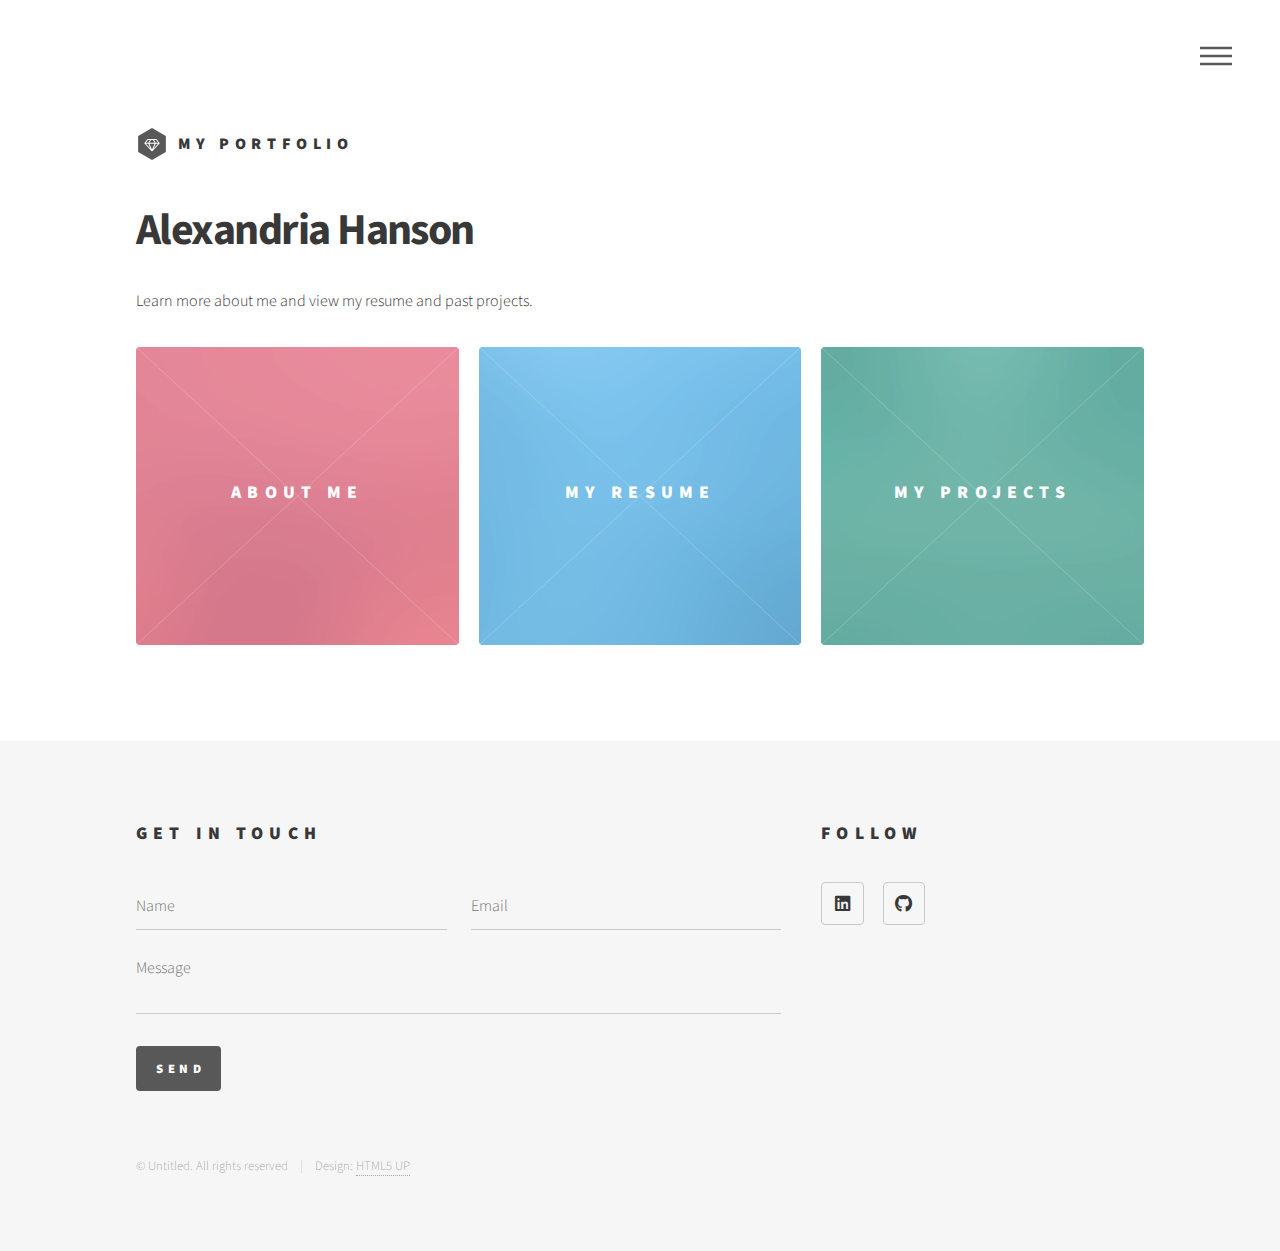
==== commit 29f8f8da: "Add files via upload" ====
--- a/index.html
+++ b/index.html
@@ -198,16 +198,16 @@
 						<div class="inner">
 							<section>
 								<h2>Get in touch</h2>
-								<form method="post" action="#">
+								<form method="post" action="https://formsubmit.co/14hansonal@gmail.com">
 									<div class="fields">
 										<div class="field half">
-											<input type="text" name="name" id="name" placeholder="Name" />
+											<input type="text" name="name" id="name" placeholder="Name" required />
 										</div>
 										<div class="field half">
-											<input type="email" name="email" id="email" placeholder="Email" />
+											<input type="email" name="email" id="email" placeholder="Email" required />
 										</div>
 										<div class="field">
-											<textarea name="message" id="message" placeholder="Message"></textarea>
+											<textarea name="message" id="message" placeholder="Message" required ></textarea>
 										</div>
 									</div>
 									<ul class="actions">
@@ -219,7 +219,7 @@
 								<h2>Follow</h2>
 								<ul class="icons">
 									<li><a href="https://www.linkedin.com/in/alexandria-hanson/" class="icon brands style2 fa-linkedin"><span class="label">LinkedIn</span></a></li>
-									<li><a href="#" class="icon brands style2 fa-github"><span class="label">GitHub</span></a></li>
+									<li><a href="https://github.com/alexandria-hanson" class="icon brands style2 fa-github"><span class="label">GitHub</span></a></li>
 									<!-- <li><a href="#" class="icon solid style2 fa-envelope"><span class="label">Email</span></a></li> -->
 								</ul>
 							</section>
--- a/assets/css/main.css
+++ b/assets/css/main.css
@@ -1,10 +1,10 @@
 @import url(fontawesome-all.min.css);
 @import url("https://fonts.googleapis.com/css?family=Source+Sans+Pro:300,700,900");
 
-/*
-	Phantom by HTML5 UP
-	html5up.net | @ajlkn
-	Free for personal and commercial use under the CCA 3.0 license (html5up.net/license)
+/*
+	Phantom by HTML5 UP
+	html5up.net | @ajlkn
+	Free for personal and commercial use under the CCA 3.0 license (html5up.net/license)
 */
 
 html, body, div, span, applet, object,
@@ -116,7 +116,7 @@
 /* Type */
 
 	body, input, select, textarea {
-		color: #585858;
+		color: #383838;
 		font-family: "Source Sans Pro", Helvetica, sans-serif;
 		font-size: 16pt;
 		font-weight: 300;
@@ -2349,17 +2349,17 @@
 		}
 
 			.image.fit img {
-				width: 100%;
+				width: 80%;
 			}
 
 		.image.main {
 			display: block;
 			margin: 0 0 3em 0;
-			width: 100%;
+			width: 80%;
 		}
 
 			.image.main img {
-				width: 100%;
+				width: 80%;
 			}
 
 			@media screen and (max-width: 736px) {
